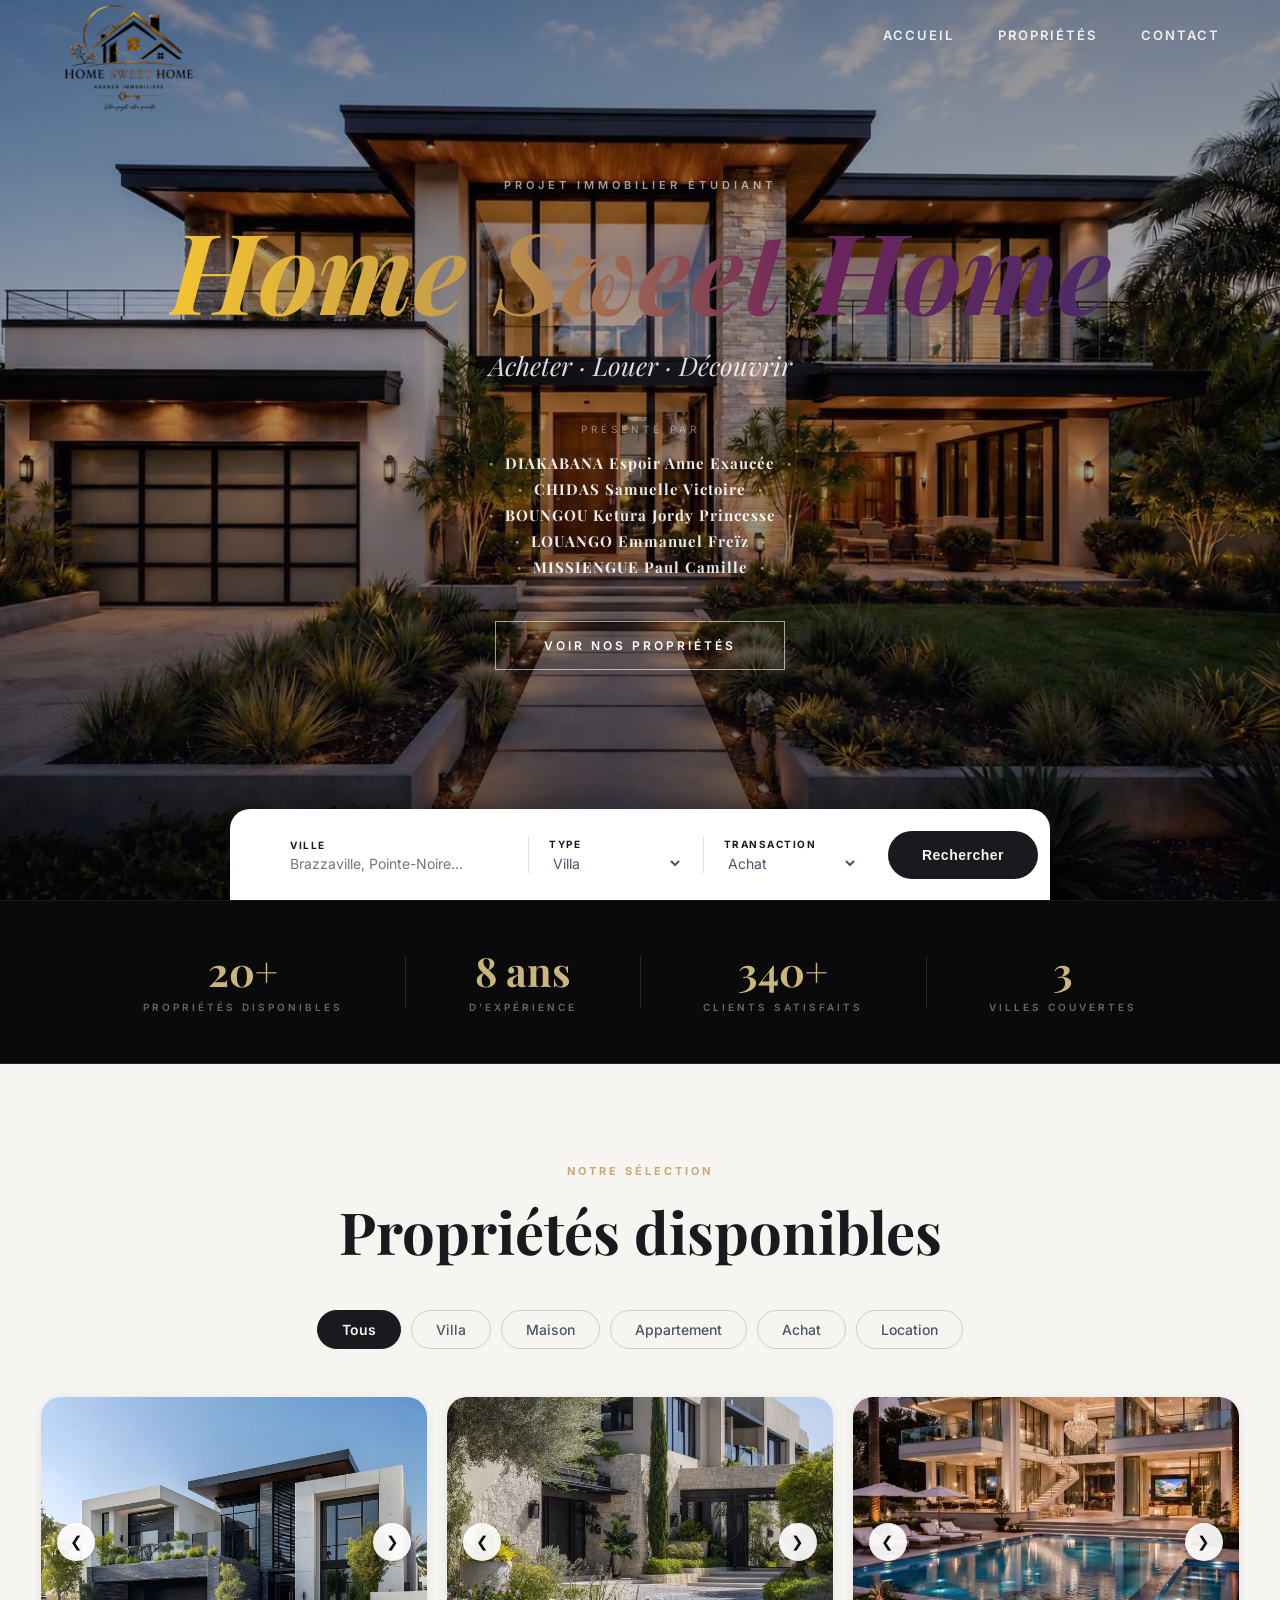
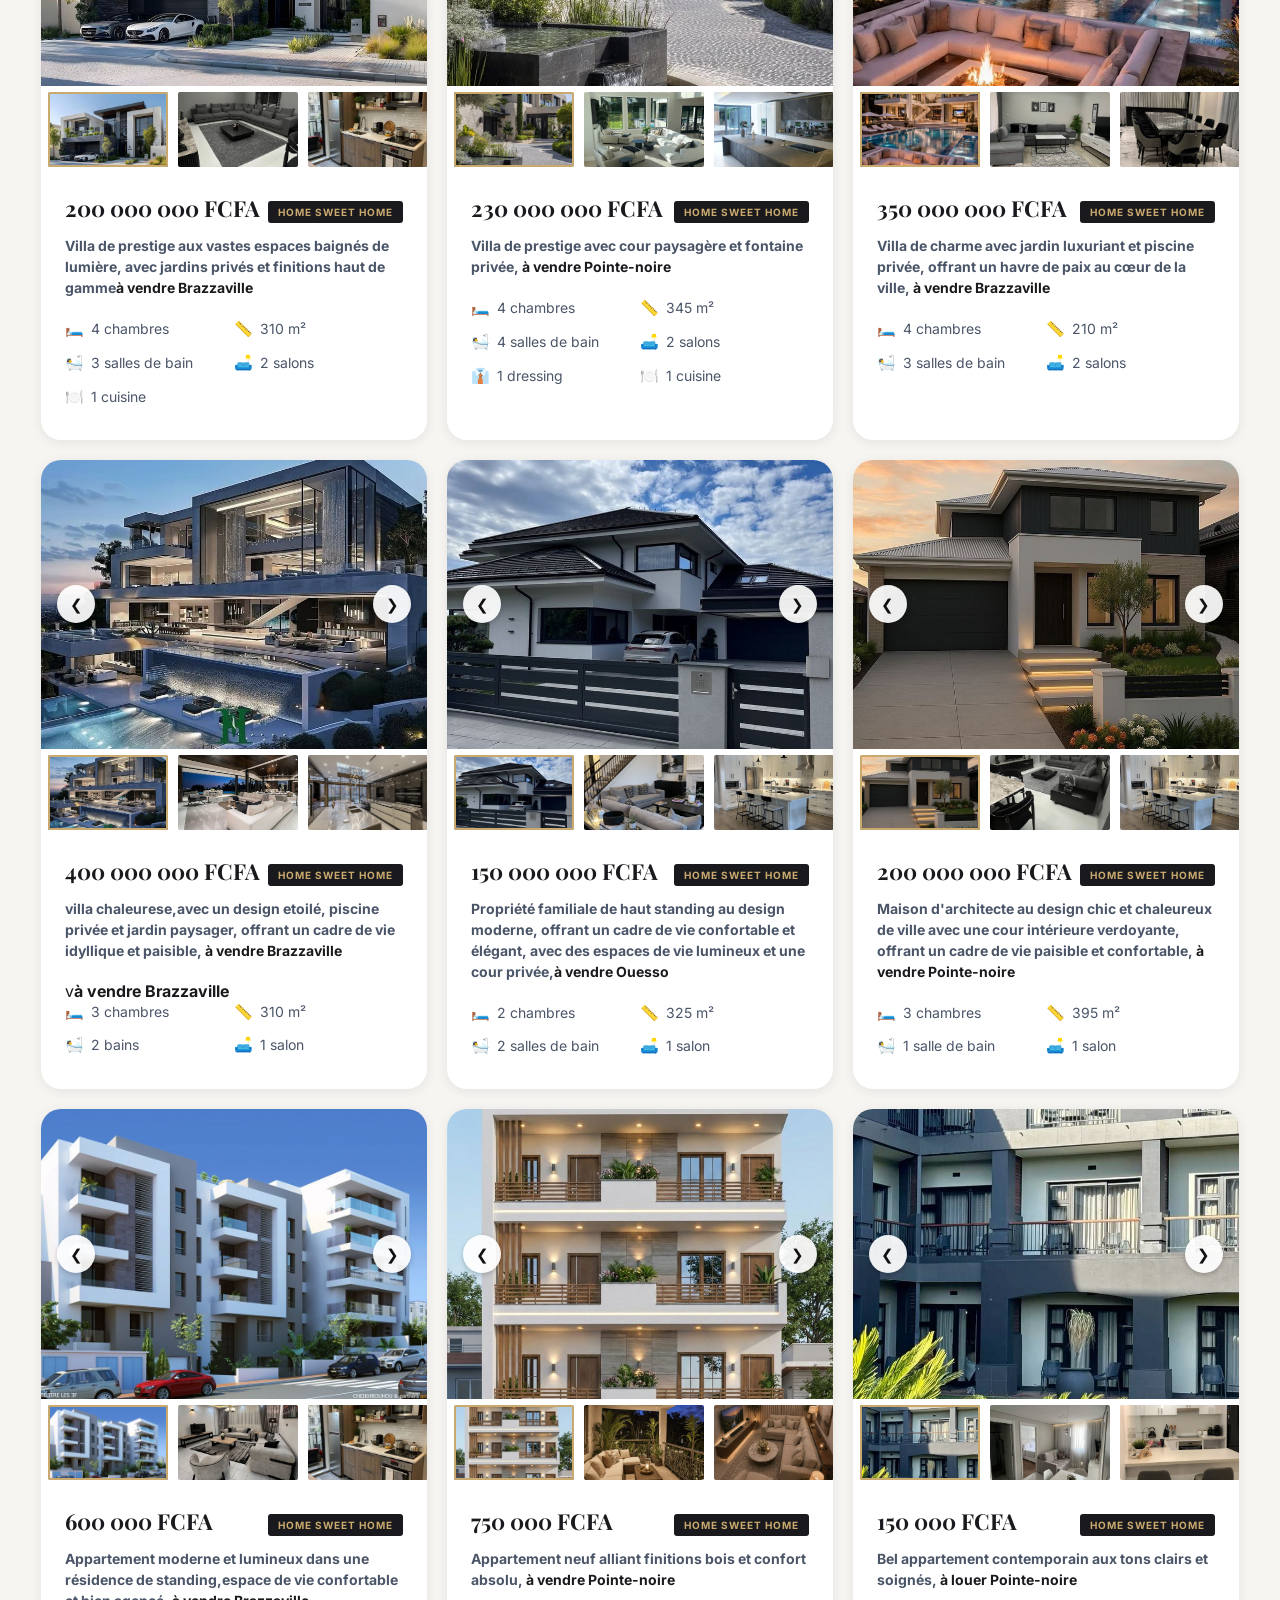
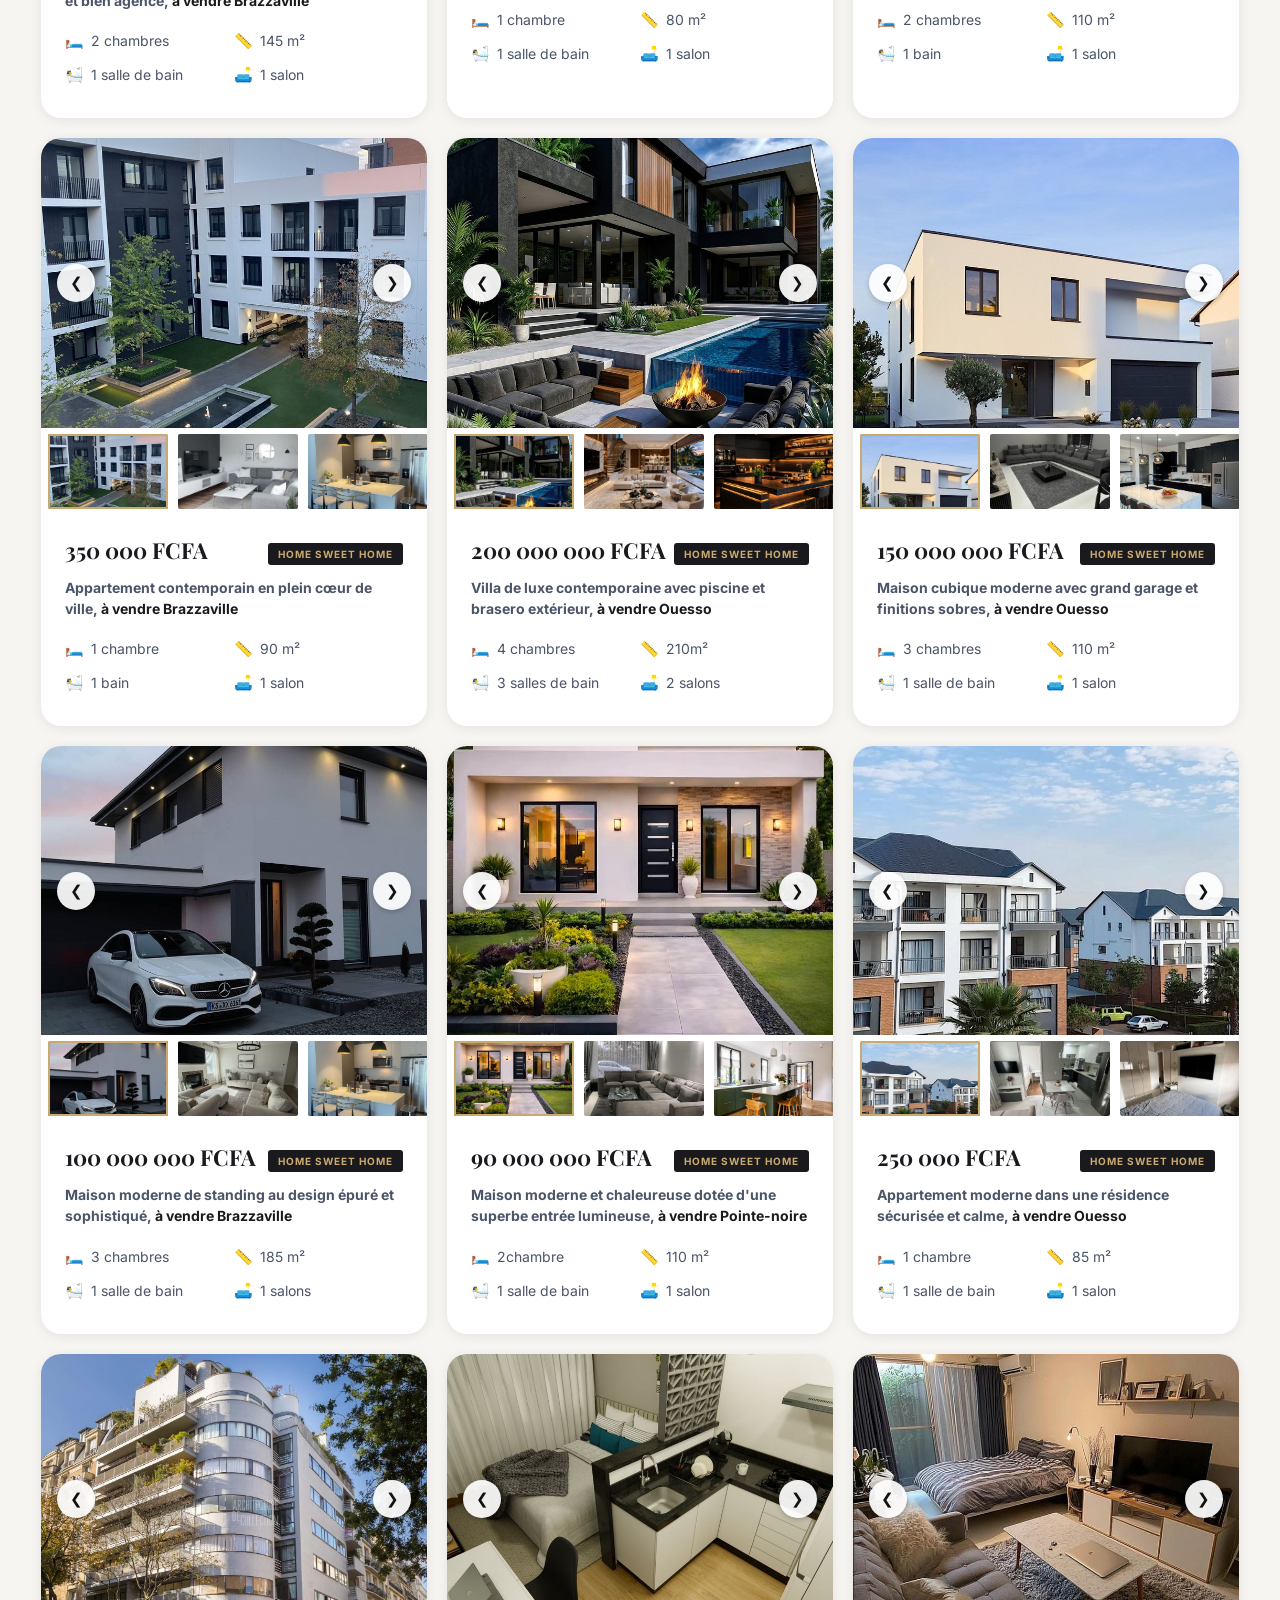
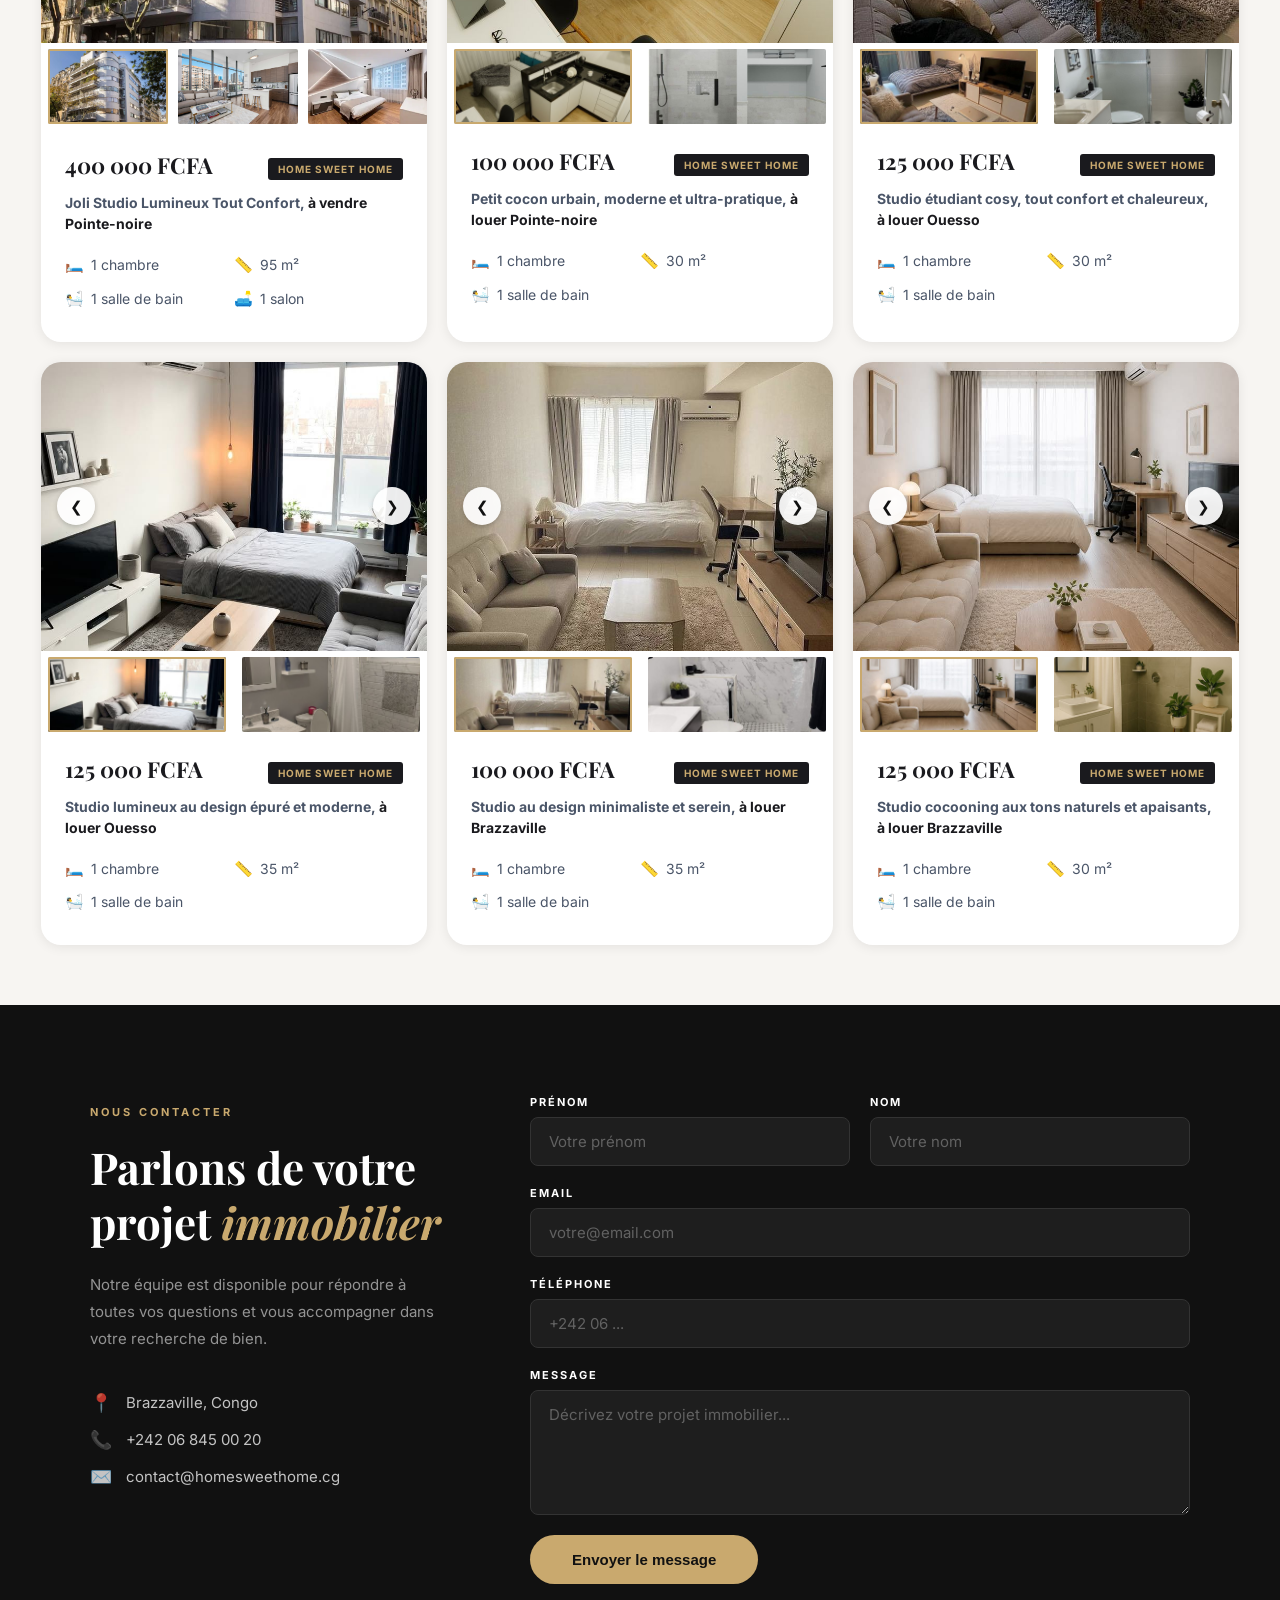
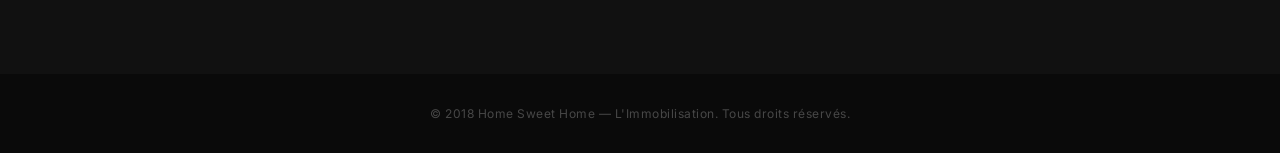
==== index.html @ b4acff1c "nana" ====
<!DOCTYPE html>
<html lang="fr">
<head>
    <meta charset="UTF-8">
    <meta name="viewport" content="width=device-width, initial-scale=1.0">
    <title>L'Immobilisation — Home Sweet Home</title>
    <link rel="preconnect" href="https://fonts.googleapis.com">
    <link rel="preconnect" href="https://fonts.gstatic.com" crossorigin>
    <link href="https://fonts.googleapis.com/css2?family=Playfair+Display:ital,wght@0,400;0,700;1,400;1,700&family=Cinzel:wght@400;700&family=Inter:wght@300;400;500;600&display=swap" rel="stylesheet">
    <link rel="stylesheet" href="style.css">
</head>
<body>

<!-- =====================================================================
     SECTION 1 : HERO HEADER
     ===================================================================== -->
<header class="hero" id="accueil">
    <!-- ============================================================
         📸 PHOTO DE FOND DU HERO (grande image d'accueil)
         ============================================================ -->
    <div class="hero-bg" style="background-image: url('fondim.jpeg');"></div>
    <div class="hero-overlay"></div>

    <!-- NAVIGATION -->
    <nav class="navbar">
        <div class="nav-logo">
            <!-- logo image -->
            <img src="logoim.png" alt="Home Sweet Home" class="logo-img">
        </div>
        <ul class="nav-links">
            <li><a href="#accueil">ACCUEIL</a></li>
            <li><a href="#proprietes">PROPRIÉTÉS</a></li>
            <li><a href="#contact">CONTACT</a></li>
        </ul>
    </nav>

    <!-- CONTENU HERO -->
    <div class="hero-content">
        <p class="hero-label">PROJET IMMOBILIER ÉTUDIANT</p>

        <h1 class="hero-title">
            <span id="animated-text">Home Sweet Home</span>
        </h1>

        <p class="hero-tagline"><em>Acheter · Louer · Découvrir</em></p>

        <p class="hero-presented">PRÉSENTÉ PAR</p>

        <div class="team-list">
            <div class="team-item">
                <span class="dot">•</span>
                <span class="team-name"><strong>DIAKABANA Espoir Anne Exaucée</strong></span>
                <span class="dot">•</span>
            </div>
            <div class="team-item">
                <span class="dot">•</span>
                <span class="team-name"><strong>CHIDAS Samuelle Victoire</strong></span>
                <span class="dot">•</span>
            </div>
            <div class="team-item">
                <span class="dot">•</span>
                <span class="team-name"><strong>BOUNGOU Ketura Jordy Princesse</strong></span>
                <span class="dot">•</span>
            </div>
            <div class="team-item">
                <span class="dot">•</span>
                <span class="team-name"><strong>LOUANGO Emmanuel Freïz</strong></span>
                <span class="dot">•</span>
            </div>
            <div class="team-item">
                <span class="dot">•</span>
                <span class="team-name"><strong>MISSIENGUE Paul Camille</strong></span>
                <span class="dot">•</span>
            </div>
        </div>

        <a href="#proprietes" class="hero-btn">VOIR NOS PROPRIÉTÉS</a>
    </div>

    <!-- BARRE DE RECHERCHE -->
    <div class="search-bar-wrap">
        <div class="search-bar">
            <div class="search-field">
                <label>VILLE</label>
                <input type="text" placeholder="Brazzaville, Pointe-Noire...">
            </div>
            <div class="search-divider"></div>
            <div class="search-field">
                <label>TYPE</label>
                <select>
                    <option>Villa</option>
                    <option>Maison</option>
                    <option>Appartement</option>
                    <option>Studio</option>
                </select>
            </div>
            <div class="search-divider"></div>
            <div class="search-field">
                <label>TRANSACTION</label>
                <select>
                    <option>Achat</option>
                    <option>Location</option>
                </select>
            </div>
            <button class="search-btn">Rechercher</button>
        </div>
    </div>
</header>


<!-- =====================================================================
     BANDEAU STATISTIQUES
     ===================================================================== -->
<section class="stats-band">
    <div class="stat-item">
        <span class="stat-number">20+</span>
        <span class="stat-label">PROPRIÉTÉS DISPONIBLES</span>
    </div>
    <div class="stat-divider"></div>
    <div class="stat-item">
        <span class="stat-number">8 ans</span>
        <span class="stat-label">D'EXPÉRIENCE</span>
    </div>
    <div class="stat-divider"></div>
    <div class="stat-item">
        <span class="stat-number">340+</span>
        <span class="stat-label">CLIENTS SATISFAITS</span>
    </div>
    <div class="stat-divider"></div>
    <div class="stat-item">
        <span class="stat-number">3</span>
        <span class="stat-label">VILLES COUVERTES</span>
    </div>
</section>

<!-- =====================================================================
     SECTION 2 : PROPRIÉTÉS DISPONIBLES
     ===================================================================== -->
<section class="properties-section" id="proprietes">

    <div class="properties-header">
        <p class="section-label">NOTRE SÉLECTION</p>
        <h2 class="section-title">Propriétés disponibles</h2>
    </div>

    <!-- FILTRES -->
    <div class="filter-bar">
        <button class="filter-pill active" data-filter="tous">Tous</button>
        <button class="filter-pill" data-filter="villa">Villa</button>
        <button class="filter-pill" data-filter="maison">Maison</button>
        <button class="filter-pill" data-filter="appartement">Appartement</button>
        <button class="filter-pill" data-filter="achat">Achat</button>
        <button class="filter-pill" data-filter="location">Location</button>
    </div>

    <!-- GRILLE DE PROPRIÉTÉS -->
    <div class="property-feed">

        <!-- FICHE 1 : VILLA 10 PHOTOS -->
        <div class="property-card" data-type="villa" data-transaction="achat">
            <input type="radio" name="gallery-select-1" id="photo-1" checked>
            <input type="radio" name="gallery-select-1" id="photo-2">
            <input type="radio" name="gallery-select-1" id="photo-3">
            <input type="radio" name="gallery-select-1" id="photo-4">
            <input type="radio" name="gallery-select-1" id="photo-5">
            <input type="radio" name="gallery-select-1" id="photo-6">
            <input type="radio" name="gallery-select-1" id="photo-7">
            <input type="radio" name="gallery-select-1" id="photo-8">
            <input type="radio" name="gallery-select-1" id="photo-9">
            <input type="radio" name="gallery-select-1" id="photo-10">
            <div class="gallery-container">
                <img src="PHOTOS PROJET HTML/villa 5/devanture.jpeg" alt="Photo 1" class="main-image img1">
                <img src="PHOTOS PROJET HTML/villa 5/salon.jpeg" alt="Photo 2" class="main-image img2">
                <img src="PHOTOS PROJET HTML/villa 5/cuisine.jpeg" alt="Photo 3" class="main-image img3">
                <img src="PHOTOS PROJET HTML/villa 5/chambre.jpeg" alt="Photo 4" class="main-image img4">
                <img src="PHOTOS PROJET HTML/villa 5/chambre 2.jpeg" alt="Photo 5" class="main-image img5">
                <img src="PHOTOS PROJET HTML/villa 5/chambre 3.jpeg" alt="Photo 6" class="main-image img6">
                <img src="PHOTOS PROJET HTML/villa 5/chambre 4.jpeg" alt="Photo 7" class="main-image img7">
                <img src="PHOTOS PROJET HTML/villa 5/salle de bain 1.jpeg" alt="Photo 8" class="main-image img8">
                <img src="PHOTOS PROJET HTML/villa 5/salle de bain 2.jpeg" alt="Photo 9" class="main-image img9">
                <img src="PHOTOS PROJET HTML/villa 5/salle de bain 3.jpeg" alt="Photo 10" class="main-image img10">
                <div class="arrows-group arrow-grp1"><label for="photo-10" class="nav-arrow prev">❮</label><label for="photo-2" class="nav-arrow next">❯</label></div>
                <div class="arrows-group arrow-grp2"><label for="photo-1" class="nav-arrow prev">❮</label><label for="photo-3" class="nav-arrow next">❯</label></div>
                <div class="arrows-group arrow-grp3"><label for="photo-2" class="nav-arrow prev">❮</label><label for="photo-4" class="nav-arrow next">❯</label></div>
                <div class="arrows-group arrow-grp4"><label for="photo-3" class="nav-arrow prev">❮</label><label for="photo-5" class="nav-arrow next">❯</label></div>
                <div class="arrows-group arrow-grp5"><label for="photo-4" class="nav-arrow prev">❮</label><label for="photo-6" class="nav-arrow next">❯</label></div>
                <div class="arrows-group arrow-grp6"><label for="photo-5" class="nav-arrow prev">❮</label><label for="photo-7" class="nav-arrow next">❯</label></div>
                <div class="arrows-group arrow-grp7"><label for="photo-6" class="nav-arrow prev">❮</label><label for="photo-8" class="nav-arrow next">❯</label></div>
                <div class="arrows-group arrow-grp8"><label for="photo-7" class="nav-arrow prev">❮</label><label for="photo-9" class="nav-arrow next">❯</label></div>
                <div class="arrows-group arrow-grp9"><label for="photo-8" class="nav-arrow prev">❮</label><label for="photo-10" class="nav-arrow next">❯</label></div>
                <div class="arrows-group arrow-grp10"><label for="photo-9" class="nav-arrow prev">❮</label><label for="photo-1" class="nav-arrow next">❯</label></div>
            </div>
            <div class="thumbnails-container">
                <label for="photo-1" class="thumb label1"><img src="PHOTOS PROJET HTML/villa 5/devanture.jpeg"></label>
                <label for="photo-2" class="thumb label2"><img src="PHOTOS PROJET HTML/villa 5/salon.jpeg"></label>
                <label for="photo-3" class="thumb label3"><img src="PHOTOS PROJET HTML/villa 5/cuisine.jpeg"></label>
                <label for="photo-4" class="thumb label4"><img src="PHOTOS PROJET HTML/villa 5/chambre.jpeg"></label>
                <label for="photo-5" class="thumb label5"><img src="PHOTOS PROJET HTML/villa 5/chambre 2.jpeg"></label>
                <label for="photo-6" class="thumb label6"><img src="PHOTOS PROJET HTML/villa 5/chambre 3.jpeg"></label>
                <label for="photo-7" class="thumb label7"><img src="PHOTOS PROJET HTML/villa 5/chambre 4.jpeg"></label>
                <label for="photo-8" class="thumb label8"><img src="PHOTOS PROJET HTML/villa 5/salle de bain 1.jpeg"></label>
                <label for="photo-9" class="thumb label9"><img src="PHOTOS PROJET HTML/villa 5/salle de bain 2.jpeg"></label>
                <label for="photo-10" class="thumb label10"><img src="PHOTOS PROJET HTML/villa 5/salle de bain 3.jpeg"></label>
            </div>
            <div class="card-body">
                <div class="price-row"><span class="price">200 000 000 FCFA</span><span class="badge">HOME SWEET HOME</span></div>
                <h2 class="property-title">Villa de prestige aux vastes espaces baignés de lumière, avec jardins privés et finitions haut de gamme<strong>à vendre Brazzaville</strong></h2>
                <div class="specs-grid">
                    <div class="spec-item"><span class="icon">🛏️</span><span class="text">4 chambres</span></div>
                    <div class="spec-item"><span class="icon">📏</span><span class="text">310 m²</span></div>
                    <div class="spec-item"><span class="icon">🛀</span><span class="text">3 salles de bain</span></div>
                    <div class="spec-item"><span class="icon">🛋️</span><span class="text">2 salons</span></div>
                    <div class="spec-item"><span class="icon">🍽️</span><span class="text">1 cuisine</span></div>
                </div>
            </div>
        </div>

        <!-- FICHE 2 : VILLA 9 PHOTOS -->
        <div class="property-card" data-type="villa" data-transaction="achat">
            <input type="radio" name="gallery-select-2" id="f2-photo-1" checked>
            <input type="radio" name="gallery-select-2" id="f2-photo-2">
            <input type="radio" name="gallery-select-2" id="f2-photo-3">
            <input type="radio" name="gallery-select-2" id="f2-photo-4">
            <input type="radio" name="gallery-select-2" id="f2-photo-5">
            <input type="radio" name="gallery-select-2" id="f2-photo-6">
            <input type="radio" name="gallery-select-2" id="f2-photo-7">
            <input type="radio" name="gallery-select-2" id="f2-photo-8">
            <input type="radio" name="gallery-select-2" id="f2-photo-9">
            <div class="gallery-container">
                <img src="PHOTOS PROJET HTML/villa 2/devanture.jpeg" alt="Photo 1" class="main-image img1">
                <img src="PHOTOS PROJET HTML/villa 2/salon.jpeg" alt="Photo 2" class="main-image img2">
                <img src="PHOTOS PROJET HTML/villa 2/CUISINE.jpeg" alt="Photo 3" class="main-image img3">
                <img src="PHOTOS PROJET HTML/villa 2/salle à manger.jpeg" alt="Photo 4" class="main-image img4">
                <img src="PHOTOS PROJET HTML/villa 2/Chambre 1.jpeg" alt="Photo 5" class="main-image img5">
                <img src="PHOTOS PROJET HTML/villa 2/chambre 2.jpeg" alt="Photo 6" class="main-image img6">
                <img src="PHOTOS PROJET HTML/villa 2/dressing.jpeg" alt="Photo 7" class="main-image img7">
                <img src="PHOTOS PROJET HTML/villa 2/salle de bain 1.jpeg" alt="Photo 8" class="main-image img8">
                <img src="PHOTOS PROJET HTML/villa 2/salle de bain 2.jpeg" alt="Photo 9" class="main-image img9">
                <div class="arrows-group arrow-grp1"><label for="f2-photo-9" class="nav-arrow prev">❮</label><label for="f2-photo-2" class="nav-arrow next">❯</label></div>
                <div class="arrows-group arrow-grp2"><label for="f2-photo-1" class="nav-arrow prev">❮</label><label for="f2-photo-3" class="nav-arrow next">❯</label></div>
                <div class="arrows-group arrow-grp3"><label for="f2-photo-2" class="nav-arrow prev">❮</label><label for="f2-photo-4" class="nav-arrow next">❯</label></div>
                <div class="arrows-group arrow-grp4"><label for="f2-photo-3" class="nav-arrow prev">❮</label><label for="f2-photo-5" class="nav-arrow next">❯</label></div>
                <div class="arrows-group arrow-grp5"><label for="f2-photo-4" class="nav-arrow prev">❮</label><label for="f2-photo-6" class="nav-arrow next">❯</label></div>
                <div class="arrows-group arrow-grp6"><label for="f2-photo-5" class="nav-arrow prev">❮</label><label for="f2-photo-7" class="nav-arrow next">❯</label></div>
                <div class="arrows-group arrow-grp7"><label for="f2-photo-6" class="nav-arrow prev">❮</label><label for="f2-photo-8" class="nav-arrow next">❯</label></div>
                <div class="arrows-group arrow-grp8"><label for="f2-photo-7" class="nav-arrow prev">❮</label><label for="f2-photo-9" class="nav-arrow next">❯</label></div>
                <div class="arrows-group arrow-grp9"><label for="f2-photo-8" class="nav-arrow prev">❮</label><label for="f2-photo-1" class="nav-arrow next">❯</label></div>
            </div>
            <div class="thumbnails-container">
                <label for="f2-photo-1" class="thumb label1"><img src="PHOTOS PROJET HTML/villa 2/devanture.jpeg"></label>
                <label for="f2-photo-2" class="thumb label2"><img src="PHOTOS PROJET HTML/villa 2/salon.jpeg"></label>
                <label for="f2-photo-3" class="thumb label3"><img src="PHOTOS PROJET HTML/villa 2/CUISINE.jpeg"></label>
                <label for="f2-photo-4" class="thumb label4"><img src="PHOTOS PROJET HTML/villa 2/salle à manger.jpeg"></label>
                <label for="f2-photo-5" class="thumb label5"><img src="PHOTOS PROJET HTML/villa 2/Chambre 1.jpeg"></label>
                <label for="f2-photo-6" class="thumb label6"><img src="PHOTOS PROJET HTML/villa 2/chambre 2.jpeg"></label>
                <label for="f2-photo-7" class="thumb label7"><img src="PHOTOS PROJET HTML/villa 2/dressing.jpeg"></label>
                <label for="f2-photo-8" class="thumb label8"><img src="PHOTOS PROJET HTML/villa 2/salle de bain 1.jpeg"></label>
                <label for="f2-photo-9" class="thumb label9"><img src="PHOTOS PROJET HTML/villa 2/salle de bain 2.jpeg"></label>
            </div>
            <div class="card-body">
                <div class="price-row"><span class="price">230 000 000 FCFA</span><span class="badge">HOME SWEET HOME</span></div>
                <h2 class="property-title">Villa de prestige avec cour paysagère et fontaine privée, <strong>à vendre Pointe-noire</strong></h2>
                <div class="specs-grid">
                    <div class="spec-item"><span class="icon">🛏️</span><span class="text">4 chambres</span></div>
                    <div class="spec-item"><span class="icon">📏</span><span class="text">345 m²</span></div>
                    <div class="spec-item"><span class="icon">🛀</span><span class="text">4 salles de bain</span></div>
                    <div class="spec-item"><span class="icon">🛋️</span><span class="text">2 salons</span></div>
                    <div class="spec-item"><span class="icon">👔</span><span class="text">1 dressing</span></div>
                    <div class="spec-item"><span class="icon">🍽️</span><span class="text">1 cuisine</span></div>
                </div>
            </div>
        </div>

        <!-- FICHE 3 : VILLA 8 PHOTOS -->
        <div class="property-card" data-type="villa" data-transaction="achat">
            <input type="radio" name="gallery-select-3" id="f3-photo-1" checked>
            <input type="radio" name="gallery-select-3" id="f3-photo-2">
            <input type="radio" name="gallery-select-3" id="f3-photo-3">
            <input type="radio" name="gallery-select-3" id="f3-photo-4">
            <input type="radio" name="gallery-select-3" id="f3-photo-5">
            <input type="radio" name="gallery-select-3" id="f3-photo-6">
            <input type="radio" name="gallery-select-3" id="f3-photo-7">
            <input type="radio" name="gallery-select-3" id="f3-photo-8">
            <div class="gallery-container">
                <img src="PHOTOS PROJET HTML/villa 3/devanture.jpeg" alt="Photo 1" class="main-image img1">
                <img src="PHOTOS PROJET HTML/villa 3/salon.jpeg" alt="Photo 2" class="main-image img2">
                <img src="PHOTOS PROJET HTML/villa 3/salle à manger.jpeg" alt="Photo 3" class="main-image img3">
                <img src="PHOTOS PROJET HTML/villa 3/cuisine.jpeg" alt="Photo 4" class="main-image img4">
                <img src="PHOTOS PROJET HTML/villa 3/chambre 1.jpeg" alt="Photo 5" class="main-image img5">
                <img src="PHOTOS PROJET HTML/villa 3/chambre 2.jpeg" alt="Photo 6" class="main-image img6">
                <img src="PHOTOS PROJET HTML/villa 3/salle de bain 1.jpeg" alt="Photo 7" class="main-image img7">
                <img src="PHOTOS PROJET HTML/villa 3/salle de bain 2.jpeg" alt="Photo 8" class="main-image img8">
                <div class="arrows-group arrow-grp1"><label for="f3-photo-8" class="nav-arrow prev">❮</label><label for="f3-photo-2" class="nav-arrow next">❯</label></div>
                <div class="arrows-group arrow-grp2"><label for="f3-photo-1" class="nav-arrow prev">❮</label><label for="f3-photo-3" class="nav-arrow next">❯</label></div>
                <div class="arrows-group arrow-grp3"><label for="f3-photo-2" class="nav-arrow prev">❮</label><label for="f3-photo-4" class="nav-arrow next">❯</label></div>
                <div class="arrows-group arrow-grp4"><label for="f3-photo-3" class="nav-arrow prev">❮</label><label for="f3-photo-5" class="nav-arrow next">❯</label></div>
                <div class="arrows-group arrow-grp5"><label for="f3-photo-4" class="nav-arrow prev">❮</label><label for="f3-photo-6" class="nav-arrow next">❯</label></div>
                <div class="arrows-group arrow-grp6"><label for="f3-photo-5" class="nav-arrow prev">❮</label><label for="f3-photo-7" class="nav-arrow next">❯</label></div>
                <div class="arrows-group arrow-grp7"><label for="f3-photo-6" class="nav-arrow prev">❮</label><label for="f3-photo-8" class="nav-arrow next">❯</label></div>
                <div class="arrows-group arrow-grp8"><label for="f3-photo-7" class="nav-arrow prev">❮</label><label for="f3-photo-1" class="nav-arrow next">❯</label></div>
            </div>
            <div class="thumbnails-container">
                <label for="f3-photo-1" class="thumb label1"><img src="PHOTOS PROJET HTML/villa 3/devanture.jpeg"></label>
                <label for="f3-photo-2" class="thumb label2"><img src="PHOTOS PROJET HTML/villa 3/salon.jpeg"></label>
                <label for="f3-photo-3" class="thumb label3"><img src="PHOTOS PROJET HTML/villa 3/salle à manger.jpeg"></label>
                <label for="f3-photo-4" class="thumb label4"><img src="PHOTOS PROJET HTML/villa 3/cuisine.jpeg"></label>
                <label for="f3-photo-5" class="thumb label5"><img src="PHOTOS PROJET HTML/villa 3/chambre 1.jpeg"></label>
                <label for="f3-photo-6" class="thumb label6"><img src="PHOTOS PROJET HTML/villa 3/chambre 2.jpeg"></label>
                <label for="f3-photo-7" class="thumb label7"><img src="PHOTOS PROJET HTML/villa 3/salle de bain 1.jpeg"></label>
                <label for="f3-photo-8" class="thumb label8"><img src="PHOTOS PROJET HTML/villa 3/salle de bain 2.jpeg"></label>
            </div>
            <div class="card-body">
                <div class="price-row"><span class="price">350 000 000 FCFA</span><span class="badge">HOME SWEET HOME</span></div>
                <h2 class="property-title">Villa de charme avec jardin luxuriant et piscine privée, offrant un havre de paix au cœur de la ville, <strong>à vendre Brazzaville</strong></h2>
                <div class="specs-grid">
                    <div class="spec-item"><span class="icon">🛏️</span><span class="text">4 chambres</span></div>
                    <div class="spec-item"><span class="icon">📏</span><span class="text">210 m²</span></div>
                    <div class="spec-item"><span class="icon">🛀</span><span class="text">3 salles de bain</span></div>
                    <div class="spec-item"><span class="icon">🛋️</span><span class="text">2 salons</span></div>
                </div>
            </div>
        </div>

        <!-- FICHE 4 : VILLA 8 PHOTOS -->
        <div class="property-card" data-type="villa" data-transaction="achat">
            <input type="radio" name="gallery-select-4" id="f4-photo-1" checked>
            <input type="radio" name="gallery-select-4" id="f4-photo-2">
            <input type="radio" name="gallery-select-4" id="f4-photo-3">
            <input type="radio" name="gallery-select-4" id="f4-photo-4">
            <input type="radio" name="gallery-select-4" id="f4-photo-5">
            <input type="radio" name="gallery-select-4" id="f4-photo-6">
            <input type="radio" name="gallery-select-4" id="f4-photo-7">
            <input type="radio" name="gallery-select-4" id="f4-photo-8">
            <div class="gallery-container">
                <img src="PHOTOS PROJET HTML/villa 4/devanture.jpeg" alt="Photo 1" class="main-image img1">
                <img src="PHOTOS PROJET HTML/villa 4/salon.jpg" alt="Photo 2" class="main-image img2">
                <img src="PHOTOS PROJET HTML/villa 4/cuisine.jpg" alt="Photo 3" class="main-image img3">
                <img src="PHOTOS PROJET HTML/villa 4/chambre 1.webp" alt="Photo 4" class="main-image img4">
                <img src="PHOTOS PROJET HTML/villa 4/chambre 2.jpg" alt="Photo 5" class="main-image img5">
                <img src="PHOTOS PROJET HTML/villa 4/chambre 3.jpg" alt="Photo 6" class="main-image img6">
                <img src="PHOTOS PROJET HTML/villa 4/salle de bain 1.jpg" alt="Photo 7" class="main-image img7">
                <img src="PHOTOS PROJET HTML/villa 4/salle de bain 2.webp" alt="Photo 8" class="main-image img8">
                <div class="arrows-group arrow-grp1"><label for="f4-photo-8" class="nav-arrow prev">❮</label><label for="f4-photo-2" class="nav-arrow next">❯</label></div>
                <div class="arrows-group arrow-grp2"><label for="f4-photo-1" class="nav-arrow prev">❮</label><label for="f4-photo-3" class="nav-arrow next">❯</label></div>
                <div class="arrows-group arrow-grp3"><label for="f4-photo-2" class="nav-arrow prev">❮</label><label for="f4-photo-4" class="nav-arrow next">❯</label></div>
                <div class="arrows-group arrow-grp4"><label for="f4-photo-3" class="nav-arrow prev">❮</label><label for="f4-photo-5" class="nav-arrow next">❯</label></div>
                <div class="arrows-group arrow-grp5"><label for="f4-photo-4" class="nav-arrow prev">❮</label><label for="f4-photo-6" class="nav-arrow next">❯</label></div>
                <div class="arrows-group arrow-grp6"><label for="f4-photo-5" class="nav-arrow prev">❮</label><label for="f4-photo-7" class="nav-arrow next">❯</label></div>
                <div class="arrows-group arrow-grp7"><label for="f4-photo-6" class="nav-arrow prev">❮</label><label for="f4-photo-8" class="nav-arrow next">❯</label></div>
                <div class="arrows-group arrow-grp8"><label for="f4-photo-7" class="nav-arrow prev">❮</label><label for="f4-photo-1" class="nav-arrow next">❯</label></div>
            </div>
            <div class="thumbnails-container">
                <label for="f4-photo-1" class="thumb label1"><img src="PHOTOS PROJET HTML/villa 4/devanture.jpeg"></label>
                <label for="f4-photo-2" class="thumb label2"><img src="PHOTOS PROJET HTML/villa 4/salon.jpg"></label>
                <label for="f4-photo-3" class="thumb label3"><img src="PHOTOS PROJET HTML/villa 4/cuisine.jpg"></label>
                <label for="f4-photo-4" class="thumb label4"><img src="PHOTOS PROJET HTML/villa 4/chambre 1.webp"></label>
                <label for="f4-photo-5" class="thumb label5"><img src="PHOTOS PROJET HTML/villa 4/chambre 2.jpg"></label>
                <label for="f4-photo-6" class="thumb label6"><img src="PHOTOS PROJET HTML/villa 4/chambre 3.jpg"></label>
                <label for="f4-photo-7" class="thumb label7"><img src="PHOTOS PROJET HTML/villa 4/salle de bain 1.jpg"></label>
                <label for="f4-photo-8" class="thumb label8"><img src="PHOTOS PROJET HTML/villa 4/salle de bain 2.webp"></label>
            </div>
            <div class="card-body">
                <div class="price-row"><span class="price">400 000 000 FCFA</span><span class="badge">HOME SWEET HOME</span></div>
                <h2 class="property-title">villa chaleurese,avec un design etoilé, piscine privée et jardin paysager, offrant un cadre de vie idyllique et paisible, <strong>à vendre Brazzaville</strong></h2>
                    
                v<strong>à vendre Brazzaville</strong></h2>
                <div class="specs-grid">
                    <div class="spec-item"><span class="icon">🛏️</span><span class="text">3 chambres</span></div>
                    <div class="spec-item"><span class="icon">📏</span><span class="text">310 m²</span></div>
                    <div class="spec-item"><span class="icon">🛀</span><span class="text">2 bains</span></div>
                    <div class="spec-item"><span class="icon">🛋️</span><span class="text">1 salon</span></div>
                </div>
            </div>
        </div>

        <!-- FICHE 5 : MAISON 7 PHOTOS -->
        <div class="property-card" data-type="maison" data-transaction="achat">
            <input type="radio" name="gallery-select-5" id="f5-photo-1" checked>
            <input type="radio" name="gallery-select-5" id="f5-photo-2">
            <input type="radio" name="gallery-select-5" id="f5-photo-3">
            <input type="radio" name="gallery-select-5" id="f5-photo-4">
            <input type="radio" name="gallery-select-5" id="f5-photo-5">
            <input type="radio" name="gallery-select-5" id="f5-photo-6">
            <input type="radio" name="gallery-select-5" id="f5-photo-7">
            <div class="gallery-container">
                <img src="PHOTOS PROJET HTML/Maison/devanture.jpeg" alt="Photo 1" class="main-image img1">
                <img src="PHOTOS PROJET HTML/Maison/salon.jpeg" alt="Photo 2" class="main-image img2">
                <img src="PHOTOS PROJET HTML/Maison/cuisine.jpeg" alt="Photo 3" class="main-image img3">
                <img src="PHOTOS PROJET HTML/Maison/chambre 1.jpeg" alt="Photo 4" class="main-image img4">
                <img src="PHOTOS PROJET HTML/Maison/chambre 2.jpeg" alt="Photo 5" class="main-image img5">
                <img src="PHOTOS PROJET HTML/Maison/salle de bain 1.jpeg" alt="Photo 6" class="main-image img6">
                <img src="PHOTOS PROJET HTML/Maison/salle de bain 2.jpeg" alt="Photo 7" class="main-image img7">
                <div class="arrows-group arrow-grp1"><label for="f5-photo-7" class="nav-arrow prev">❮</label><label for="f5-photo-2" class="nav-arrow next">❯</label></div>
                <div class="arrows-group arrow-grp2"><label for="f5-photo-1" class="nav-arrow prev">❮</label><label for="f5-photo-3" class="nav-arrow next">❯</label></div>
                <div class="arrows-group arrow-grp3"><label for="f5-photo-2" class="nav-arrow prev">❮</label><label for="f5-photo-4" class="nav-arrow next">❯</label></div>
                <div class="arrows-group arrow-grp4"><label for="f5-photo-3" class="nav-arrow prev">❮</label><label for="f5-photo-5" class="nav-arrow next">❯</label></div>
                <div class="arrows-group arrow-grp5"><label for="f5-photo-4" class="nav-arrow prev">❮</label><label for="f5-photo-6" class="nav-arrow next">❯</label></div>
                <div class="arrows-group arrow-grp6"><label for="f5-photo-5" class="nav-arrow prev">❮</label><label for="f5-photo-7" class="nav-arrow next">❯</label></div>
                <div class="arrows-group arrow-grp7"><label for="f5-photo-6" class="nav-arrow prev">❮</label><label for="f5-photo-1" class="nav-arrow next">❯</label></div>
            </div>
            <div class="thumbnails-container">
                <label for="f5-photo-1" class="thumb label1"><img src="PHOTOS PROJET HTML/Maison/devanture.jpeg"></label>
                <label for="f5-photo-2" class="thumb label2"><img src="PHOTOS PROJET HTML/Maison/salon.jpeg"></label>
                <label for="f5-photo-3" class="thumb label3"><img src="PHOTOS PROJET HTML/Maison/cuisine.jpeg"></label>
                <label for="f5-photo-4" class="thumb label4"><img src="PHOTOS PROJET HTML/Maison/chambre 1.jpeg"></label>
                <label for="f5-photo-5" class="thumb label5"><img src="PHOTOS PROJET HTML/Maison/chambre 2.jpeg"></label>
                <label for="f5-photo-6" class="thumb label6"><img src="PHOTOS PROJET HTML/Maison/salle de bain 1.jpeg"></label>
                <label for="f5-photo-7" class="thumb label7"><img src="PHOTOS PROJET HTML/Maison/salle de bain 2.jpeg"></label>
            </div>
            <div class="card-body">
                <div class="price-row"><span class="price">150 000 000 FCFA</span><span class="badge">HOME SWEET HOME</span></div>
                <h2 class="property-title">Propriété familiale de haut standing au design moderne, offrant un cadre de vie confortable et élégant, avec des espaces de vie lumineux et une cour privée,<strong>à vendre Ouesso</strong></h2>
                <div class="specs-grid">
                    <div class="spec-item"><span class="icon">🛏️</span><span class="text">2 chambres</span></div>
                    <div class="spec-item"><span class="icon">📏</span><span class="text">325 m²</span></div>
                    <div class="spec-item"><span class="icon">🛀</span><span class="text">2 salles de bain</span></div>
                    <div class="spec-item"><span class="icon">🛋️</span><span class="text">1 salon</span></div>
                </div>
            </div>
        </div>

        <!-- FICHE 6 : MAISON 7 PHOTOS -->
        <div class="property-card" data-type="maison" data-transaction="achat">
            <input type="radio" name="gallery-select-6" id="f6-photo-1" checked>
            <input type="radio" name="gallery-select-6" id="f6-photo-2">
            <input type="radio" name="gallery-select-6" id="f6-photo-3">
            <input type="radio" name="gallery-select-6" id="f6-photo-4">
            <input type="radio" name="gallery-select-6" id="f6-photo-5">
            <input type="radio" name="gallery-select-6" id="f6-photo-6">
            <input type="radio" name="gallery-select-6" id="f6-photo-7">
            <div class="gallery-container">
                <img src="PHOTOS PROJET HTML/maison 2/devanture.jpeg" alt="Photo 1" class="main-image img1">
                <img src="PHOTOS PROJET HTML/maison 2/salon.jpeg" alt="Photo 2" class="main-image img2">
                <img src="PHOTOS PROJET HTML/maison 2/cuisine.jpeg" alt="Photo 3" class="main-image img3">
                <img src="PHOTOS PROJET HTML/maison 2/chambre.jpeg" alt="Photo 4" class="main-image img4">
                <img src="PHOTOS PROJET HTML/maison 2/chambre 2.jpeg" alt="Photo 5" class="main-image img5">
                <img src="PHOTOS PROJET HTML/maison 2/chambre 3.jpeg" alt="Photo 6" class="main-image img6">
                <img src="PHOTOS PROJET HTML/maison 2/salle de bain.jpeg" alt="Photo 7" class="main-image img7">
                <div class="arrows-group arrow-grp1"><label for="f6-photo-7" class="nav-arrow prev">❮</label><label for="f6-photo-2" class="nav-arrow next">❯</label></div>
                <div class="arrows-group arrow-grp2"><label for="f6-photo-1" class="nav-arrow prev">❮</label><label for="f6-photo-3" class="nav-arrow next">❯</label></div>
                <div class="arrows-group arrow-grp3"><label for="f6-photo-2" class="nav-arrow prev">❮</label><label for="f6-photo-4" class="nav-arrow next">❯</label></div>
                <div class="arrows-group arrow-grp4"><label for="f6-photo-3" class="nav-arrow prev">❮</label><label for="f6-photo-5" class="nav-arrow next">❯</label></div>
                <div class="arrows-group arrow-grp5"><label for="f6-photo-4" class="nav-arrow prev">❮</label><label for="f6-photo-6" class="nav-arrow next">❯</label></div>
                <div class="arrows-group arrow-grp6"><label for="f6-photo-5" class="nav-arrow prev">❮</label><label for="f6-photo-7" class="nav-arrow next">❯</label></div>
                <div class="arrows-group arrow-grp7"><label for="f6-photo-6" class="nav-arrow prev">❮</label><label for="f6-photo-1" class="nav-arrow next">❯</label></div>
            </div>
            <div class="thumbnails-container">
                <label for="f6-photo-1" class="thumb label1"><img src="PHOTOS PROJET HTML/maison 2/devanture.jpeg"></label>
                <label for="f6-photo-2" class="thumb label2"><img src="PHOTOS PROJET HTML/maison 2/salon.jpeg"></label>
                <label for="f6-photo-3" class="thumb label3"><img src="PHOTOS PROJET HTML/maison 2/cuisine.jpeg"></label>
                <label for="f6-photo-4" class="thumb label4"><img src="PHOTOS PROJET HTML/maison 2/chambre.jpeg"></label>
                <label for="f6-photo-5" class="thumb label5"><img src="PHOTOS PROJET HTML/maison 2/chambre 2.jpeg"></label>
                <label for="f6-photo-6" class="thumb label6"><img src="PHOTOS PROJET HTML/maison 2/chambre 3.jpeg"></label>
                <label for="f6-photo-7" class="thumb label7"><img src="PHOTOS PROJET HTML/maison 2/salle de bain.jpeg"></label>
            </div>
            <div class="card-body">
                <div class="price-row"><span class="price">200 000 000 FCFA</span><span class="badge">HOME SWEET HOME</span></div>
                <h2 class="property-title">Maison d'architecte au design chic et chaleureux de ville avec une cour intérieure verdoyante, offrant un cadre de vie paisible et confortable, <strong>à vendre Pointe-noire</strong></h2>
                <div class="specs-grid">
                    <div class="spec-item"><span class="icon">🛏️</span><span class="text">3 chambres</span></div>
                    <div class="spec-item"><span class="icon">📏</span><span class="text">395 m²</span></div>
                    <div class="spec-item"><span class="icon">🛀</span><span class="text">1 salle de bain</span></div>
                    <div class="spec-item"><span class="icon">🛋️</span><span class="text">1 salon</span></div>
                </div>
            </div>
        </div>

        <!-- FICHE 7 : APPARTEMENT 6 PHOTOS -->
        <div class="property-card" data-type="appartement" data-transaction="achat">
            <input type="radio" name="gallery-select-7" id="f7-photo-1" checked>
            <input type="radio" name="gallery-select-7" id="f7-photo-2">
            <input type="radio" name="gallery-select-7" id="f7-photo-3">
            <input type="radio" name="gallery-select-7" id="f7-photo-4">
            <input type="radio" name="gallery-select-7" id="f7-photo-5">
            <input type="radio" name="gallery-select-7" id="f7-photo-6">
            <div class="gallery-container">
                <img src="PHOTOS PROJET HTML/appartement 5/devanture.jpg" alt="Photo 1" class="main-image img1">
                <img src="PHOTOS PROJET HTML/appartement 5/salon.jpeg" alt="Photo 2" class="main-image img2">
                <img src="PHOTOS PROJET HTML/appartement 5/cuisine.jpeg" alt="Photo 3" class="main-image img3">
                <img src="PHOTOS PROJET HTML/appartement 5/chambre.jpeg" alt="Photo 4" class="main-image img4">
                <img src="PHOTOS PROJET HTML/appartement 5/chambre 2.jpeg" alt="Photo 5" class="main-image img5">
                <img src="PHOTOS PROJET HTML/appartement 5/salle de bain.jpeg" alt="Photo 6" class="main-image img6">
                <div class="arrows-group arrow-grp1"><label for="f7-photo-6" class="nav-arrow prev">❮</label><label for="f7-photo-2" class="nav-arrow next">❯</label></div>
                <div class="arrows-group arrow-grp2"><label for="f7-photo-1" class="nav-arrow prev">❮</label><label for="f7-photo-3" class="nav-arrow next">❯</label></div>
                <div class="arrows-group arrow-grp3"><label for="f7-photo-2" class="nav-arrow prev">❮</label><label for="f7-photo-4" class="nav-arrow next">❯</label></div>
                <div class="arrows-group arrow-grp4"><label for="f7-photo-3" class="nav-arrow prev">❮</label><label for="f7-photo-5" class="nav-arrow next">❯</label></div>
                <div class="arrows-group arrow-grp5"><label for="f7-photo-4" class="nav-arrow prev">❮</label><label for="f7-photo-6" class="nav-arrow next">❯</label></div>
                <div class="arrows-group arrow-grp6"><label for="f7-photo-5" class="nav-arrow prev">❮</label><label for="f7-photo-1" class="nav-arrow next">❯</label></div>
            </div>
            <div class="thumbnails-container">
                <label for="f7-photo-1" class="thumb label1"><img src="PHOTOS PROJET HTML/appartement 5/devanture.jpg"></label>
                <label for="f7-photo-2" class="thumb label2"><img src="PHOTOS PROJET HTML/appartement 5/salon.jpeg"></label>
                <label for="f7-photo-3" class="thumb label3"><img src="PHOTOS PROJET HTML/appartement 5/cuisine.jpeg"></label>
                <label for="f7-photo-4" class="thumb label4"><img src="PHOTOS PROJET HTML/appartement 5/chambre.jpeg"></label>
                <label for="f7-photo-5" class="thumb label5"><img src="PHOTOS PROJET HTML/appartement 5/chambre 2.jpeg"></label>
                <label for="f7-photo-6" class="thumb label6"><img src="PHOTOS PROJET HTML/appartement 5/salle de bain.jpeg"></label>
            </div>
            <div class="card-body">
                <div class="price-row"><span class="price">600 000 FCFA</span><span class="badge">HOME SWEET HOME</span></div>
                <h2 class="property-title">Appartement moderne et lumineux dans une résidence de standing,espace de vie confortable et bien agencé, <strong>à vendre Brazzaville</strong></h2>
                <div class="specs-grid">
                    <div class="spec-item"><span class="icon">🛏️</span><span class="text">2 chambres</span></div>
                    <div class="spec-item"><span class="icon">📏</span><span class="text">145 m²</span></div>
                    <div class="spec-item"><span class="icon">🛀</span><span class="text">1 salle de bain</span></div>
                    <div class="spec-item"><span class="icon">🛋️</span><span class="text">1 salon</span></div>
                </div>
            </div>
        </div>

        <!-- FICHE 8 : APPARTEMENT 6 PHOTOS -->
        <div class="property-card" data-type="appartement" data-transaction="achat">
            <input type="radio" name="gallery-select-8" id="f8-photo-1" checked>
            <input type="radio" name="gallery-select-8" id="f8-photo-2">
            <input type="radio" name="gallery-select-8" id="f8-photo-3">
            <input type="radio" name="gallery-select-8" id="f8-photo-4">
            <input type="radio" name="gallery-select-8" id="f8-photo-5">
            <input type="radio" name="gallery-select-8" id="f8-photo-6">
            <div class="gallery-container">
                <img src="appartement 7/appat1.jpeg" alt="Photo 1" class="main-image img1">
                <img src="appartement 7/balcon1.jpeg" alt="Photo 2" class="main-image img2">
                <img src="appartement 7/salonap1.jpeg" alt="Photo 3" class="main-image img3">
                <img src="appartement 7/cuisineap1.jpeg" alt="Photo 4" class="main-image img4">
                <img src="appartement 7/chambreap.jpeg" alt="Photo 5" class="main-image img5">
                <img src="appartement 7/doucheap1.jpeg" alt="Photo 6" class="main-image img6">
                <div class="arrows-group arrow-grp1"><label for="f8-photo-6" class="nav-arrow prev">❮</label><label for="f8-photo-2" class="nav-arrow next">❯</label></div>
                <div class="arrows-group arrow-grp2"><label for="f8-photo-1" class="nav-arrow prev">❮</label><label for="f8-photo-3" class="nav-arrow next">❯</label></div>
                <div class="arrows-group arrow-grp3"><label for="f8-photo-2" class="nav-arrow prev">❮</label><label for="f8-photo-4" class="nav-arrow next">❯</label></div>
                <div class="arrows-group arrow-grp4"><label for="f8-photo-3" class="nav-arrow prev">❮</label><label for="f8-photo-5" class="nav-arrow next">❯</label></div>
                <div class="arrows-group arrow-grp5"><label for="f8-photo-4" class="nav-arrow prev">❮</label><label for="f8-photo-6" class="nav-arrow next">❯</label></div>
                <div class="arrows-group arrow-grp6"><label for="f8-photo-5" class="nav-arrow prev">❮</label><label for="f8-photo-1" class="nav-arrow next">❯</label></div>
            </div>
            <div class="thumbnails-container">
                <label for="f8-photo-1" class="thumb label1"><img src="appartement 7/appat1.jpeg"></label>
                <label for="f8-photo-2" class="thumb label2"><img src="appartement 7/balcon1.jpeg"></label>
                <label for="f8-photo-3" class="thumb label3"><img src="appartement 7/salonap1.jpeg"></label>
                <label for="f8-photo-4" class="thumb label4"><img src="appartement 7/cuisineap1.jpeg"></label>
                <label for="f8-photo-5" class="thumb label5"><img src="appartement 7/chambreap.jpeg"></label>
                <label for="f8-photo-6" class="thumb label6"><img src="appartement 7/doucheap1.jpeg"></label>
            </div>
            <div class="card-body">
                <div class="price-row"><span class="price">750 000 FCFA</span><span class="badge">HOME SWEET HOME</span></div>
                <h2 class="property-title">Appartement neuf alliant finitions bois et confort absolu, <strong>à vendre Pointe-noire</strong></h2>
                <div class="specs-grid">
                    <div class="spec-item"><span class="icon">🛏️</span><span class="text">1 chambre</span></div>
                    <div class="spec-item"><span class="icon">📏</span><span class="text">80 m²</span></div>
                    <div class="spec-item"><span class="icon">🛀</span><span class="text">1 salle de bain</span></div>
                    <div class="spec-item"><span class="icon">🛋️</span><span class="text">1 salon</span></div>
                </div>
            </div>
        </div>

        <!-- FICHE 9 : APPARTEMENT LOCATION -->
        <div class="property-card" data-type="appartement" data-transaction="location">
            <input type="radio" name="gallery-select-9" id="f9-photo-1" checked>
            <input type="radio" name="gallery-select-9" id="f9-photo-2">
            <input type="radio" name="gallery-select-9" id="f9-photo-3">
            <input type="radio" name="gallery-select-9" id="f9-photo-4">
            <input type="radio" name="gallery-select-9" id="f9-photo-5">
            <input type="radio" name="gallery-select-9" id="f9-photo-6">
            <div class="gallery-container">
                <img src="PHOTOS PROJET HTML/appartement 3/devanture.jpeg" alt="Photo 1" class="main-image img1">
                <img src="PHOTOS PROJET HTML/appartement 3/salon.jpeg" alt="Photo 2" class="main-image img2">
                <img src="PHOTOS PROJET HTML/appartement 3/cuisine.jpeg" alt="Photo 3" class="main-image img3">
                <img src="PHOTOS PROJET HTML/appartement 3/chambre.jpeg" alt="Photo 4" class="main-image img4">
                <img src="PHOTOS PROJET HTML/appartement 3/chambre 2.jpeg" alt="Photo 5" class="main-image img5">
                <img src="PHOTOS PROJET HTML/appartement 3/salle de bain.jpeg" alt="Photo 6" class="main-image img6">
                <div class="arrows-group arrow-grp1"><label for="f9-photo-6" class="nav-arrow prev">❮</label><label for="f9-photo-2" class="nav-arrow next">❯</label></div>
                <div class="arrows-group arrow-grp2"><label for="f9-photo-1" class="nav-arrow prev">❮</label><label for="f9-photo-3" class="nav-arrow next">❯</label></div>
                <div class="arrows-group arrow-grp3"><label for="f9-photo-2" class="nav-arrow prev">❮</label><label for="f9-photo-4" class="nav-arrow next">❯</label></div>
                <div class="arrows-group arrow-grp4"><label for="f9-photo-3" class="nav-arrow prev">❮</label><label for="f9-photo-5" class="nav-arrow next">❯</label></div>
                <div class="arrows-group arrow-grp5"><label for="f9-photo-4" class="nav-arrow prev">❮</label><label for="f9-photo-6" class="nav-arrow next">❯</label></div>
                <div class="arrows-group arrow-grp6"><label for="f9-photo-5" class="nav-arrow prev">❮</label><label for="f9-photo-1" class="nav-arrow next">❯</label></div>
            </div>
            <div class="thumbnails-container">
                <label for="f9-photo-1" class="thumb label1"><img src="PHOTOS PROJET HTML/appartement 3/devanture.jpeg"></label>
                <label for="f9-photo-2" class="thumb label2"><img src="PHOTOS PROJET HTML/appartement 3/salon.jpeg"></label>
                <label for="f9-photo-3" class="thumb label3"><img src="PHOTOS PROJET HTML/appartement 3/cuisine.jpeg"></label>
                <label for="f9-photo-4" class="thumb label4"><img src="PHOTOS PROJET HTML/appartement 3/chambre.jpeg"></label>
                <label for="f9-photo-5" class="thumb label5"><img src="PHOTOS PROJET HTML/appartement 3/chambre 2.jpeg"></label>
                <label for="f9-photo-6" class="thumb label6"><img src="PHOTOS PROJET HTML/appartement 3/salle de bain.jpeg"></label>
            </div>
            <div class="card-body">
                <div class="price-row"><span class="price">150 000 FCFA</span><span class="badge">HOME SWEET HOME</span></div>
                <h2 class="property-title">Bel appartement contemporain aux tons clairs et soignés, <strong>à louer Pointe-noire</strong></h2>
                <div class="specs-grid">
                    <div class="spec-item"><span class="icon">🛏️</span><span class="text">2 chambres</span></div>
                    <div class="spec-item"><span class="icon">📏</span><span class="text">110 m²</span></div>
                    <div class="spec-item"><span class="icon">🛀</span><span class="text">1 bain</span></div>
                    <div class="spec-item"><span class="icon">🛋️</span><span class="text">1 salon</span></div>
                </div>
            </div>
        </div>

        <!-- FICHE 10 -->
        <div class="property-card" data-type="appartement" data-transaction="achat">
            <input type="radio" name="gallery-select-10" id="f10-photo-1" checked>
            <input type="radio" name="gallery-select-10" id="f10-photo-2">
            <input type="radio" name="gallery-select-10" id="f10-photo-3">
            <input type="radio" name="gallery-select-10" id="f10-photo-4">
            <input type="radio" name="gallery-select-10" id="f10-photo-5">
            <div class="gallery-container">
                <img src="PHOTOS PROJET HTML/appartement 4/devanture.jpeg" alt="Photo 1" class="main-image img1">
                <img src="PHOTOS PROJET HTML/appartement 4/salon.jpeg" alt="Photo 2" class="main-image img2">
                <img src="PHOTOS PROJET HTML/appartement 4/cuisine.jpeg" alt="Photo 3" class="main-image img3">
                <img src="PHOTOS PROJET HTML/appartement 4/chambre.jpeg" alt="Photo 4" class="main-image img4">
                <img src="PHOTOS PROJET HTML/appartement 4/salle de bain.jpeg" alt="Photo 5" class="main-image img5">
                <div class="arrows-group arrow-grp1"><label for="f10-photo-5" class="nav-arrow prev">❮</label><label for="f10-photo-2" class="nav-arrow next">❯</label></div>
                <div class="arrows-group arrow-grp2"><label for="f10-photo-1" class="nav-arrow prev">❮</label><label for="f10-photo-3" class="nav-arrow next">❯</label></div>
                <div class="arrows-group arrow-grp3"><label for="f10-photo-2" class="nav-arrow prev">❮</label><label for="f10-photo-4" class="nav-arrow next">❯</label></div>
                <div class="arrows-group arrow-grp4"><label for="f10-photo-3" class="nav-arrow prev">❮</label><label for="f10-photo-5" class="nav-arrow next">❯</label></div>
                <div class="arrows-group arrow-grp5"><label for="f10-photo-4" class="nav-arrow prev">❮</label><label for="f10-photo-1" class="nav-arrow next">❯</label></div>
            </div>
            <div class="thumbnails-container">
                <label for="f10-photo-1" class="thumb label1"><img src="PHOTOS PROJET HTML/appartement 4/devanture.jpeg"></label>
                <label for="f10-photo-2" class="thumb label2"><img src="PHOTOS PROJET HTML/appartement 4/salon.jpeg"></label>
                <label for="f10-photo-3" class="thumb label3"><img src="PHOTOS PROJET HTML/appartement 4/cuisine.jpeg"></label>
                <label for="f10-photo-4" class="thumb label4"><img src="PHOTOS PROJET HTML/appartement 4/chambre.jpeg"></label>
                <label for="f10-photo-5" class="thumb label5"><img src="PHOTOS PROJET HTML/appartement 4/salle de bain.jpeg"></label>
            </div>
            <div class="card-body">
                <div class="price-row"><span class="price">350 000 FCFA</span><span class="badge">HOME SWEET HOME</span></div>
                <h2 class="property-title">Appartement contemporain en plein cœur de ville, <strong>à vendre Brazzaville</strong></h2>
                <div class="specs-grid">
                    <div class="spec-item"><span class="icon">🛏️</span><span class="text">1 chambre</span></div>
                    <div class="spec-item"><span class="icon">📏</span><span class="text">90 m²</span></div>
                    <div class="spec-item"><span class="icon">🛀</span><span class="text">1 bain</span></div>
                    <div class="spec-item"><span class="icon">🛋️</span><span class="text">1 salon</span></div>
                </div>
            </div>
        </div>

        <!-- FICHE 11 -->
        <div class="property-card" data-type="villa" data-transaction="achat">
            <input type="radio" name="gallery-select-11" id="f11-photo-1" checked>
            <input type="radio" name="gallery-select-11" id="f11-photo-2">
            <input type="radio" name="gallery-select-11" id="f11-photo-3">
            <input type="radio" name="gallery-select-11" id="f11-photo-4">
            <input type="radio" name="gallery-select-11" id="f11-photo-5">
            <div class="gallery-container">
                <img src="villa 6/devanture.jpeg" alt="Photo 1" class="main-image img1">
                <img src="villa 6/salon.jpeg" alt="Photo 2" class="main-image img2">
                <img src="villa 6/cuisine.jpeg" alt="Photo 3" class="main-image img3">
                <img src="villa 6/chambre.jpeg" alt="Photo 4" class="main-image img4">
                <img src="villa 6/salle de bain.jpeg" alt="Photo 5" class="main-image img5">
                <div class="arrows-group arrow-grp1"><label for="f11-photo-5" class="nav-arrow prev">❮</label><label for="f11-photo-2" class="nav-arrow next">❯</label></div>
                <div class="arrows-group arrow-grp2"><label for="f11-photo-1" class="nav-arrow prev">❮</label><label for="f11-photo-3" class="nav-arrow next">❯</label></div>
                <div class="arrows-group arrow-grp3"><label for="f11-photo-2" class="nav-arrow prev">❮</label><label for="f11-photo-4" class="nav-arrow next">❯</label></div>
                <div class="arrows-group arrow-grp4"><label for="f11-photo-3" class="nav-arrow prev">❮</label><label for="f11-photo-5" class="nav-arrow next">❯</label></div>
                <div class="arrows-group arrow-grp5"><label for="f11-photo-4" class="nav-arrow prev">❮</label><label for="f11-photo-1" class="nav-arrow next">❯</label></div>
            </div>
            <div class="thumbnails-container">
                <label for="f11-photo-1" class="thumb label1"><img src="villa 6/devanture.jpeg"></label>
                <label for="f11-photo-2" class="thumb label2"><img src="villa 6/salon.jpeg"></label>
                <label for="f11-photo-3" class="thumb label3"><img src="villa 6/cuisine.jpeg"></label>
                <label for="f11-photo-4" class="thumb label4"><img src="villa 6/chambre.jpeg"></label>
                <label for="f11-photo-5" class="thumb label5"><img src="villa 6/salle de bain.jpeg"></label>
            </div>
            <div class="card-body">
                <div class="price-row"><span class="price">200 000 000 FCFA</span><span class="badge">HOME SWEET HOME</span></div>
                <h2 class="property-title">Villa de luxe contemporaine avec piscine et brasero extérieur, <strong>à vendre Ouesso</strong></h2>
                <div class="specs-grid">
                    <div class="spec-item"><span class="icon">🛏️</span><span class="text">4 chambres</span></div>
                    <div class="spec-item"><span class="icon">📏</span><span class="text">210m²</span></div>
                    <div class="spec-item"><span class="icon">🛀</span><span class="text">3 salles de bain</span></div>
                    <div class="spec-item"><span class="icon">🛋️</span><span class="text">2 salons  </span></div>
                </div>
            </div>
        </div>

        <!-- FICHE 12 -->
        <div class="property-card" data-type="maison" data-transaction="achat">
            <input type="radio" name="gallery-select-12" id="f12-photo-1" checked>
            <input type="radio" name="gallery-select-12" id="f12-photo-2">
            <input type="radio" name="gallery-select-12" id="f12-photo-3">
            <input type="radio" name="gallery-select-12" id="f12-photo-4">
            <input type="radio" name="gallery-select-12" id="f12-photo-5">
            <div class="gallery-container">
                <img src="PHOTOS PROJET HTML/maison 3/devanture.jpeg" alt="Photo 1" class="main-image img1">
                <img src="PHOTOS PROJET HTML/maison 3/salon.jpeg" alt="Photo 2" class="main-image img2">
                <img src="PHOTOS PROJET HTML/maison 3/cuisine.jpeg" alt="Photo 3" class="main-image img3">
                <img src="PHOTOS PROJET HTML/maison 3/chambre.jpeg" alt="Photo 4" class="main-image img4">
                <img src="PHOTOS PROJET HTML/maison 3/salle de bain.jpeg" alt="Photo 5" class="main-image img5">
                <div class="arrows-group arrow-grp1"><label for="f12-photo-5" class="nav-arrow prev">❮</label><label for="f12-photo-2" class="nav-arrow next">❯</label></div>
                <div class="arrows-group arrow-grp2"><label for="f12-photo-1" class="nav-arrow prev">❮</label><label for="f12-photo-3" class="nav-arrow next">❯</label></div>
                <div class="arrows-group arrow-grp3"><label for="f12-photo-2" class="nav-arrow prev">❮</label><label for="f12-photo-4" class="nav-arrow next">❯</label></div>
                <div class="arrows-group arrow-grp4"><label for="f12-photo-3" class="nav-arrow prev">❮</label><label for="f12-photo-5" class="nav-arrow next">❯</label></div>
                <div class="arrows-group arrow-grp5"><label for="f12-photo-4" class="nav-arrow prev">❮</label><label for="f12-photo-1" class="nav-arrow next">❯</label></div>
            </div>
            <div class="thumbnails-container">
                <label for="f12-photo-1" class="thumb label1"><img src="PHOTOS PROJET HTML/maison 3/devanture.jpeg"></label>
                <label for="f12-photo-2" class="thumb label2"><img src="PHOTOS PROJET HTML/maison 3/salon.jpeg"></label>
                <label for="f12-photo-3" class="thumb label3"><img src="PHOTOS PROJET HTML/maison 3/cuisine.jpeg"></label>
                <label for="f12-photo-4" class="thumb label4"><img src="PHOTOS PROJET HTML/maison 3/chambre.jpeg"></label>
                <label for="f12-photo-5" class="thumb label5"><img src="PHOTOS PROJET HTML/maison 3/salle de bain.jpeg"></label>
            </div>
            <div class="card-body">
                <div class="price-row"><span class="price">150 000 000 FCFA</span><span class="badge">HOME SWEET HOME</span></div>
                <h2 class="property-title">Maison cubique moderne avec grand garage et finitions sobres, <strong>à vendre Ouesso</strong></h2>
                <div class="specs-grid">
                    <div class="spec-item"><span class="icon">🛏️</span><span class="text">3 chambres</span></div>
                    <div class="spec-item"><span class="icon">📏</span><span class="text">110 m²</span></div>
                    <div class="spec-item"><span class="icon">🛀</span><span class="text">1 salle de bain</span></div>
                    <div class="spec-item"><span class="icon">🛋️</span><span class="text">1 salon</span></div>
                </div>
            </div>
        </div>

        <!-- FICHE 13 -->
        <div class="property-card" data-type="maison" data-transaction="achat">
            <input type="radio" name="gallery-select-13" id="f13-photo-1" checked>
            <input type="radio" name="gallery-select-13" id="f13-photo-2">
            <input type="radio" name="gallery-select-13" id="f13-photo-3">
            <input type="radio" name="gallery-select-13" id="f13-photo-4">
            <input type="radio" name="gallery-select-13" id="f13-photo-5">
            <div class="gallery-container">
                <img src="PHOTOS PROJET HTML/maison 4/devanture.jpeg" alt="Photo 1" class="main-image img1">
                <img src="PHOTOS PROJET HTML/maison 4/salon.jpeg" alt="Photo 2" class="main-image img2">
                <img src="PHOTOS PROJET HTML/maison 4/cuisine.jpeg" alt="Photo 3" class="main-image img3">
                <img src="PHOTOS PROJET HTML/maison 4/chambre.jpeg" alt="Photo 4" class="main-image img4">
                <img src="PHOTOS PROJET HTML/maison 4/salle de bain.jpeg" alt="Photo 5" class="main-image img5">
                <div class="arrows-group arrow-grp1"><label for="f13-photo-5" class="nav-arrow prev">❮</label><label for="f13-photo-2" class="nav-arrow next">❯</label></div>
                <div class="arrows-group arrow-grp2"><label for="f13-photo-1" class="nav-arrow prev">❮</label><label for="f13-photo-3" class="nav-arrow next">❯</label></div>
                <div class="arrows-group arrow-grp3"><label for="f13-photo-2" class="nav-arrow prev">❮</label><label for="f13-photo-4" class="nav-arrow next">❯</label></div>
                <div class="arrows-group arrow-grp4"><label for="f13-photo-3" class="nav-arrow prev">❮</label><label for="f13-photo-5" class="nav-arrow next">❯</label></div>
                <div class="arrows-group arrow-grp5"><label for="f13-photo-4" class="nav-arrow prev">❮</label><label for="f13-photo-1" class="nav-arrow next">❯</label></div>
            </div>
            <div class="thumbnails-container">
                <label for="f13-photo-1" class="thumb label1"><img src="PHOTOS PROJET HTML/maison 4/devanture.jpeg"></label>
                <label for="f13-photo-2" class="thumb label2"><img src="PHOTOS PROJET HTML/maison 4/salon.jpeg"></label>
                <label for="f13-photo-3" class="thumb label3"><img src="PHOTOS PROJET HTML/maison 4/cuisine.jpeg"></label>
                <label for="f13-photo-4" class="thumb label4"><img src="PHOTOS PROJET HTML/maison 4/chambre.jpeg"></label>
                <label for="f13-photo-5" class="thumb label5"><img src="PHOTOS PROJET HTML/maison 4/salle de bain.jpeg"></label>
            </div>
            <div class="card-body">
                <div class="price-row"><span class="price">100 000 000 FCFA</span><span class="badge">HOME SWEET HOME</span></div>
                <h2 class="property-title">Maison moderne de standing au design épuré et sophistiqué, <strong>à vendre Brazzaville</strong></h2>
                <div class="specs-grid">
                    <div class="spec-item"><span class="icon">🛏️</span><span class="text">3 chambres</span></div>
                    <div class="spec-item"><span class="icon">📏</span><span class="text">185 m²</span></div>
                    <div class="spec-item"><span class="icon">🛀</span><span class="text">1 salle de bain</span></div>
                    <div class="spec-item"><span class="icon">🛋️</span><span class="text">1 salons</span></div>
                </div>
            </div>
        </div>

        <!-- FICHE 14 -->
        <div class="property-card" data-type="maison" data-transaction="achat">
            <input type="radio" name="gallery-select-14" id="f14-photo-1" checked>
            <input type="radio" name="gallery-select-14" id="f14-photo-2">
            <input type="radio" name="gallery-select-14" id="f14-photo-3">
            <input type="radio" name="gallery-select-14" id="f14-photo-4">
            <input type="radio" name="gallery-select-14" id="f14-photo-5">
            <div class="gallery-container">
                <img src="PHOTOS PROJET HTML/maison 5/devanture.jpeg" alt="Photo 1" class="main-image img1">
                <img src="PHOTOS PROJET HTML/maison 5/salon.jpeg" alt="Photo 2" class="main-image img2">
                <img src="PHOTOS PROJET HTML/maison 5/cuisine.webp" alt="Photo 3" class="main-image img3">
                <img src="PHOTOS PROJET HTML/maison 5/chambre.jpeg" alt="Photo 4" class="main-image img4">
                <img src="PHOTOS PROJET HTML/maison 5/salle de bain.jpeg" alt="Photo 5" class="main-image img5">
                <div class="arrows-group arrow-grp1"><label for="f14-photo-5" class="nav-arrow prev">❮</label><label for="f14-photo-2" class="nav-arrow next">❯</label></div>
                <div class="arrows-group arrow-grp2"><label for="f14-photo-1" class="nav-arrow prev">❮</label><label for="f14-photo-3" class="nav-arrow next">❯</label></div>
                <div class="arrows-group arrow-grp3"><label for="f14-photo-2" class="nav-arrow prev">❮</label><label for="f14-photo-4" class="nav-arrow next">❯</label></div>
                <div class="arrows-group arrow-grp4"><label for="f14-photo-3" class="nav-arrow prev">❮</label><label for="f14-photo-5" class="nav-arrow next">❯</label></div>
                <div class="arrows-group arrow-grp5"><label for="f14-photo-4" class="nav-arrow prev">❮</label><label for="f14-photo-1" class="nav-arrow next">❯</label></div>
            </div>
            <div class="thumbnails-container">
                <label for="f14-photo-1" class="thumb label1"><img src="PHOTOS PROJET HTML/maison 5/devanture.jpeg"></label>
                <label for="f14-photo-2" class="thumb label2"><img src="PHOTOS PROJET HTML/maison 5/salon.jpeg"></label>
                <label for="f14-photo-3" class="thumb label3"><img src="PHOTOS PROJET HTML/maison 5/cuisine.webp"></label>
                <label for="f14-photo-4" class="thumb label4"><img src="PHOTOS PROJET HTML/maison 5/chambre.jpeg"></label>
                <label for="f14-photo-5" class="thumb label5"><img src="PHOTOS PROJET HTML/maison 5/salle de bain.jpeg"></label>
            </div>
            <div class="card-body">
                <div class="price-row"><span class="price">90 000 000 FCFA</span><span class="badge">HOME SWEET HOME</span></div>
                <h2 class="property-title">Maison moderne et chaleureuse dotée d'une superbe entrée lumineuse, <strong>à vendre Pointe-noire</strong></h2>
                <div class="specs-grid">
                    <div class="spec-item"><span class="icon">🛏️</span><span class="text">2chambre</span></div>
                    <div class="spec-item"><span class="icon">📏</span><span class="text">110 m²</span></div>
                    <div class="spec-item"><span class="icon">🛀</span><span class="text">1 salle de bain</span></div>
                    <div class="spec-item"><span class="icon">🛋️</span><span class="text">1 salon</span></div>
                </div>
            </div>
        </div>

        <!-- FICHE 15 -->
        <div class="property-card" data-type="appartement" data-transaction="achat">
            <input type="radio" name="gallery-select-15" id="f15-photo-1" checked>
            <input type="radio" name="gallery-select-15" id="f15-photo-2">
            <input type="radio" name="gallery-select-15" id="f15-photo-3">
            <input type="radio" name="gallery-select-15" id="f15-photo-4">
            <div class="gallery-container">
                <img src="appartement 2/devanture.jpeg" alt="Photo 1" class="main-image img1">
                <img src="appartement 2/salon, salle à manger et cuisine.jpeg" alt="Photo 2" class="main-image img2">
                <img src="appartement 2/chambre.jpeg" alt="Photo 3" class="main-image img3">
                <img src="appartement 2/salle de bain.jpeg" alt="Photo 4" class="main-image img4">
                <div class="arrows-group arrow-grp1"><label for="f15-photo-4" class="nav-arrow prev">❮</label><label for="f15-photo-2" class="nav-arrow next">❯</label></div>
                <div class="arrows-group arrow-grp2"><label for="f15-photo-1" class="nav-arrow prev">❮</label><label for="f15-photo-3" class="nav-arrow next">❯</label></div>
                <div class="arrows-group arrow-grp3"><label for="f15-photo-2" class="nav-arrow prev">❮</label><label for="f15-photo-4" class="nav-arrow next">❯</label></div>
                <div class="arrows-group arrow-grp4"><label for="f15-photo-3" class="nav-arrow prev">❮</label><label for="f15-photo-1" class="nav-arrow next">❯</label></div>
            </div>
            <div class="thumbnails-container">
                <label for="f15-photo-1" class="thumb label1"><img src="appartement 2/devanture.jpeg"></label>
                <label for="f15-photo-2" class="thumb label2"><img src="appartement 2/salon, salle à manger et cuisine.jpeg"></label>
                <label for="f15-photo-3" class="thumb label3"><img src="appartement 2/chambre.jpeg"></label>
                <label for="f15-photo-4" class="thumb label4"><img src="appartement 2/salle de bain.jpeg"></label>
            </div>
            <div class="card-body">
                <div class="price-row"><span class="price">250 000 FCFA</span><span class="badge">HOME SWEET HOME</span></div>
                <h2 class="property-title">Appartement moderne dans une résidence sécurisée et calme, <strong>à vendre Ouesso</strong></h2>
                <div class="specs-grid">
                    <div class="spec-item"><span class="icon">🛏️</span><span class="text">1 chambre</span></div>
                    <div class="spec-item"><span class="icon">📏</span><span class="text">85 m²</span></div>
                    <div class="spec-item"><span class="icon">🛀</span><span class="text">1 salle de bain</span></div>
                    <div class="spec-item"><span class="icon">🛋️</span><span class="text">1 salon</span></div>
                </div>
            </div>
        </div>

        <!-- FICHE 16 -->
        <div class="property-card" data-type="appartement" data-transaction="achat">
            <input type="radio" name="gallery-select-16" id="f16-photo-1" checked>
            <input type="radio" name="gallery-select-16" id="f16-photo-2">
            <input type="radio" name="gallery-select-16" id="f16-photo-3">
            <input type="radio" name="gallery-select-16" id="f16-photo-4">
            <div class="gallery-container">
                <img src="appartement 6/devanture.jpg" alt="Photo 1" class="main-image img1">
                <img src="appartement 6/salon et cuisine.jpg" alt="Photo 2" class="main-image img2">
                <img src="appartement 6/chambre.webp" alt="Photo 3" class="main-image img3">
                <img src="appartement 6/salle de bain.jpg" alt="Photo 4" class="main-image img4">
                <div class="arrows-group arrow-grp1"><label for="f16-photo-4" class="nav-arrow prev">❮</label><label for="f16-photo-2" class="nav-arrow next">❯</label></div>
                <div class="arrows-group arrow-grp2"><label for="f16-photo-1" class="nav-arrow prev">❮</label><label for="f16-photo-3" class="nav-arrow next">❯</label></div>
                <div class="arrows-group arrow-grp3"><label for="f16-photo-2" class="nav-arrow prev">❮</label><label for="f16-photo-4" class="nav-arrow next">❯</label></div>
                <div class="arrows-group arrow-grp4"><label for="f16-photo-3" class="nav-arrow prev">❮</label><label for="f16-photo-1" class="nav-arrow next">❯</label></div>
            </div>
            <div class="thumbnails-container">
                <label for="f16-photo-1" class="thumb label1"><img src="appartement 6/devanture.jpg"></label>
                <label for="f16-photo-2" class="thumb label2"><img src="appartement 6/salon et cuisine.jpg"></label>
                <label for="f16-photo-3" class="thumb label3"><img src="appartement 6/chambre.webp"></label>
                <label for="f16-photo-4" class="thumb label4"><img src="appartement 6/salle de bain.jpg"></label>
            </div>
            <div class="card-body">
                <div class="price-row"><span class="price">400 000 FCFA</span><span class="badge">HOME SWEET HOME</span></div>
                <h2 class="property-title">Joli Studio Lumineux Tout Confort, <strong>à vendre Pointe-noire</strong></h2>
                <div class="specs-grid">
                    <div class="spec-item"><span class="icon">🛏️</span><span class="text">1 chambre</span></div>
                    <div class="spec-item"><span class="icon">📏</span><span class="text">95 m²</span></div>
                    <div class="spec-item"><span class="icon">🛀</span><span class="text">1 salle de bain</span></div>
                    <div class="spec-item"><span class="icon">🛋️</span><span class="text">1 salon</span></div>
                </div>
            </div>
        </div>

        <!-- FICHE 17 : STUDIO -->
        <div class="property-card" data-type="appartement" data-transaction="location">
            <input type="radio" name="gallery-select-17" id="f17-photo-1" checked>
            <input type="radio" name="gallery-select-17" id="f17-photo-2">
            <div class="gallery-container">
                <img src="PHOTOS PROJET HTML/studio 1/studio.jpeg" alt="Photo 1" class="main-image img1">
                <img src="PHOTOS PROJET HTML/studio 1/salle de bain.jpeg" alt="Photo 2" class="main-image img2">
                <div class="arrows-group arrow-grp1"><label for="f17-photo-2" class="nav-arrow prev">❮</label><label for="f17-photo-2" class="nav-arrow next">❯</label></div>
                <div class="arrows-group arrow-grp2"><label for="f17-photo-1" class="nav-arrow prev">❮</label><label for="f17-photo-1" class="nav-arrow next">❯</label></div>
            </div>
            <div class="thumbnails-container two-photos">
                <label for="f17-photo-1" class="thumb label1"><img src="PHOTOS PROJET HTML/studio 1/studio.jpeg"></label>
                <label for="f17-photo-2" class="thumb label2"><img src="PHOTOS PROJET HTML/studio 1/salle de bain.jpeg"></label>
            </div>
            <div class="card-body">
                <div class="price-row"><span class="price">100 000 FCFA</span><span class="badge">HOME SWEET HOME</span></div>
                <h2 class="property-title">Petit cocon urbain, moderne et ultra-pratique, <strong>à louer Pointe-noire</strong></h2>
                <div class="specs-grid">
                    <div class="spec-item"><span class="icon">🛏️</span><span class="text">1 chambre</span></div>
                    <div class="spec-item"><span class="icon">📏</span><span class="text">30 m²</span></div>
                    <div class="spec-item"><span class="icon">🛀</span><span class="text">1 salle de bain</span></div>
                </div>
            </div>
        </div>

        <!-- FICHE 18 : STUDIO -->
        <div class="property-card" data-type="appartement" data-transaction="location">
            <input type="radio" name="gallery-select-18" id="f18-photo-1" checked>
            <input type="radio" name="gallery-select-18" id="f18-photo-2">
            <div class="gallery-container">
                <img src="PHOTOS PROJET HTML/studio 2/studio.jpeg" alt="Photo 1" class="main-image img1">
                <img src="PHOTOS PROJET HTML/studio 2/salle de bain.jpeg" alt="Photo 2" class="main-image img2">
                <div class="arrows-group arrow-grp1"><label for="f18-photo-2" class="nav-arrow prev">❮</label><label for="f18-photo-2" class="nav-arrow next">❯</label></div>
                <div class="arrows-group arrow-grp2"><label for="f18-photo-1" class="nav-arrow prev">❮</label><label for="f18-photo-1" class="nav-arrow next">❯</label></div>
            </div>
            <div class="thumbnails-container two-photos">
                <label for="f18-photo-1" class="thumb label1"><img src="PHOTOS PROJET HTML/studio 2/studio.jpeg"></label>
                <label for="f18-photo-2" class="thumb label2"><img src="PHOTOS PROJET HTML/studio 2/salle de bain.jpeg"></label>
            </div>
            <div class="card-body">
                <div class="price-row"><span class="price">125 000 FCFA</span><span class="badge">HOME SWEET HOME</span></div>
                <h2 class="property-title">Studio étudiant cosy, tout confort et chaleureux, <strong>à louer Ouesso</strong></h2>
                <div class="specs-grid">
                    <div class="spec-item"><span class="icon">🛏️</span><span class="text">1 chambre</span></div>
                    <div class="spec-item"><span class="icon">📏</span><span class="text">30 m²</span></div>
                    <div class="spec-item"><span class="icon">🛀</span><span class="text">1 salle de bain</span></div>
                </div>
            </div>
        </div>

        <!-- FICHE 19 : STUDIO -->
        <div class="property-card" data-type="appartement" data-transaction="location">
            <input type="radio" name="gallery-select-19" id="f19-photo-1" checked>
            <input type="radio" name="gallery-select-19" id="f19-photo-2">
            <div class="gallery-container">
                <img src="PHOTOS PROJET HTML/studio 3/studio.jpeg" alt="Photo 1" class="main-image img1">
                <img src="PHOTOS PROJET HTML/studio 3/salle de bain.jpeg" alt="Photo 2" class="main-image img2">
                <div class="arrows-group arrow-grp1"><label for="f19-photo-2" class="nav-arrow prev">❮</label><label for="f19-photo-2" class="nav-arrow next">❯</label></div>
                <div class="arrows-group arrow-grp2"><label for="f19-photo-1" class="nav-arrow prev">❮</label><label for="f19-photo-1" class="nav-arrow next">❯</label></div>
            </div>
            <div class="thumbnails-container two-photos">
                <label for="f19-photo-1" class="thumb label1"><img src="PHOTOS PROJET HTML/studio 3/studio.jpeg"></label>
                <label for="f19-photo-2" class="thumb label2"><img src="PHOTOS PROJET HTML/studio 3/salle de bain.jpeg"></label>
            </div>
            <div class="card-body">
                <div class="price-row"><span class="price">125 000 FCFA</span><span class="badge">HOME SWEET HOME</span></div>
                <h2 class="property-title">Studio lumineux au design épuré et moderne, <strong>à louer Ouesso</strong></h2>
                <div class="specs-grid">
                    <div class="spec-item"><span class="icon">🛏️</span><span class="text">1 chambre</span></div>
                    <div class="spec-item"><span class="icon">📏</span><span class="text">35 m²</span></div>
                    <div class="spec-item"><span class="icon">🛀</span><span class="text">1 salle de bain</span></div>
                </div>
            </div>
        </div>

        <!-- FICHE 20 : STUDIO -->
        <div class="property-card" data-type="appartement" data-transaction="location">
            <input type="radio" name="gallery-select-20" id="f20-photo-1" checked>
            <input type="radio" name="gallery-select-20" id="f20-photo-2">
            <div class="gallery-container">
                <img src="PHOTOS PROJET HTML/studio 4/studio.jpeg" alt="Photo 1" class="main-image img1">
                <img src="PHOTOS PROJET HTML/studio 4/salle de bain.jpeg" alt="Photo 2" class="main-image img2">
                <div class="arrows-group arrow-grp1"><label for="f20-photo-2" class="nav-arrow prev">❮</label><label for="f20-photo-2" class="nav-arrow next">❯</label></div>
                <div class="arrows-group arrow-grp2"><label for="f20-photo-1" class="nav-arrow prev">❮</label><label for="f20-photo-1" class="nav-arrow next">❯</label></div>
            </div>
            <div class="thumbnails-container two-photos">
                <label for="f20-photo-1" class="thumb label1"><img src="PHOTOS PROJET HTML/studio 4/studio.jpeg"></label>
                <label for="f20-photo-2" class="thumb label2"><img src="PHOTOS PROJET HTML/studio 4/salle de bain.jpeg"></label>
            </div>
            <div class="card-body">
                <div class="price-row"><span class="price">100 000 FCFA</span><span class="badge">HOME SWEET HOME</span></div>
                <h2 class="property-title">Studio au design minimaliste et serein, <strong>à louer Brazzaville</strong></h2>
                <div class="specs-grid">
                    <div class="spec-item"><span class="icon">🛏️</span><span class="text">1 chambre</span></div>
                    <div class="spec-item"><span class="icon">📏</span><span class="text">35 m²</span></div>
                    <div class="spec-item"><span class="icon">🛀</span><span class="text">1 salle de bain</span></div>
                </div>
            </div>
        </div>

        <!-- FICHE 21 : STUDIO -->
        <div class="property-card" data-type="appartement" data-transaction="location">
            <input type="radio" name="gallery-select-21" id="f21-photo-1" checked>
            <input type="radio" name="gallery-select-21" id="f21-photo-2">
            <div class="gallery-container">
                <img src="PHOTOS PROJET HTML/studio 5/studio.jpeg" alt="Photo 1" class="main-image img1">
                <img src="PHOTOS PROJET HTML/studio 5/salle de bain.jpeg" alt="Photo 2" class="main-image img2">
                <div class="arrows-group arrow-grp1"><label for="f21-photo-2" class="nav-arrow prev">❮</label><label for="f21-photo-2" class="nav-arrow next">❯</label></div>
                <div class="arrows-group arrow-grp2"><label for="f21-photo-1" class="nav-arrow prev">❮</label><label for="f21-photo-1" class="nav-arrow next">❯</label></div>
            </div>
            <div class="thumbnails-container two-photos">
                <label for="f21-photo-1" class="thumb label1"><img src="PHOTOS PROJET HTML/studio 5/studio.jpeg"></label>
                <label for="f21-photo-2" class="thumb label2"><img src="PHOTOS PROJET HTML/studio 5/salle de bain.jpeg"></label>
            </div>
            <div class="card-body">
                <div class="price-row"><span class="price">125 000 FCFA</span><span class="badge">HOME SWEET HOME</span></div>
                <h2 class="property-title">Studio cocooning aux tons naturels et apaisants, <strong>à louer Brazzaville</strong></h2>
                <div class="specs-grid">
                    <div class="spec-item"><span class="icon">🛏️</span><span class="text">1 chambre</span></div>
                    <div class="spec-item"><span class="icon">📏</span><span class="text">30 m²</span></div>
                    <div class="spec-item"><span class="icon">🛀</span><span class="text">1 salle de bain</span></div>
                </div>
            </div>
        </div>

    </div>
</section>

<!-- =====================================================================
     SECTION 3 : FORMULAIRE DE CONTACT
     ===================================================================== -->
<section class="contact-section" id="contact">
    <div class="contact-container">

        <!-- CÔTÉ GAUCHE : infos -->
        <div class="contact-left">
            <p class="contact-tag">NOUS CONTACTER</p>
            <h2 class="contact-title">Parlons de votre<br>projet <em>immobilier</em></h2>
            <p class="contact-desc">Notre équipe est disponible pour répondre à toutes vos questions et vous accompagner dans votre recherche de bien.</p>
            <div class="contact-info">
                <div class="info-item"><span class="info-icon">📍</span><span>Brazzaville, Congo</span></div>
                <div class="info-item"><span class="info-icon">📞</span><span>+242 06 845 00 20</span></div>
                <div class="info-item"><span class="info-icon">✉️</span><span>contact@homesweethome.cg</span></div>
            </div>
        </div>

        <!-- CÔTÉ DROIT : formulaire -->
        <div class="contact-right">
            <div class="form-row">
                <div class="form-group">
                    <label>PRÉNOM</label>
                    <input type="text" placeholder="Votre prénom">
                </div>
                <div class="form-group">
                    <label>NOM</label>
                    <input type="text" placeholder="Votre nom">
                </div>
            </div>
            <div class="form-group">
                <label>EMAIL</label>
                <input type="email" placeholder="votre@email.com">
            </div>
            <div class="form-group">
                <label>TÉLÉPHONE</label>
                <input type="tel" placeholder="+242 06 ...">
            </div>
            <div class="form-group">
                <label>MESSAGE</label>
                <textarea placeholder="Décrivez votre projet immobilier..." rows="5"></textarea>
            </div>
            <button class="submit-btn">Envoyer le message</button>
        </div>

    </div>
</section>

<!-- FOOTER -->
<footer class="footer">
    <p>© 2018 Home Sweet Home — L'Immobilisation. Tous droits réservés.</p>
</footer>

<!-- JAVASCRIPT FILTRES -->
<script>
    const filterPills = document.querySelectorAll('.filter-pill');
    const cards = document.querySelectorAll('.property-card');
    filterPills.forEach(pill => {
        pill.addEventListener('click', () => {
            filterPills.forEach(p => p.classList.remove('active'));
            pill.classList.add('active');
            const filter = pill.dataset.filter;
            cards.forEach(card => {
                if (filter === 'tous') card.style.display = '';
                else if (filter === 'achat' || filter === 'location') card.style.display = card.dataset.transaction === filter ? '' : 'none';
                else card.style.display = card.dataset.type === filter ? '' : 'none';
            });
        });
    });
</script>
<script>
const textes = [
    "Home Sweet Home",
    "Villas, maisons, appartements",
    "Investissez aujourd'hui",
    "Pour un meilleur confort demain",
    "Home Sweet Home"
];

let index = 0;
const texte = document.getElementById("animated-text");

function changerTexte() {

    texte.style.opacity = "0";
    texte.style.transform = "translateY(30px)";

    setTimeout(() => {

        texte.textContent = textes[index];

        texte.style.opacity = "1";
        texte.style.transform = "translateY(0)";

        if(index < textes.length - 1){
            index++;
            setTimeout(changerTexte, 3000);
        }

    }, 800);
}

changerTexte();
</script>

</body>
</html>
---- style.css ----
/* ==========================================================================
   RESET & BASE
   ========================================================================== */
* { box-sizing: border-box; margin: 0; padding: 0; }
body { font-family: 'Inter', 'Helvetica Neue', Arial, sans-serif; background-color: #f7f5f2; color: #1a1a1e; }

/* ==========================================================================
   HERO
   ========================================================================== */
.hero {
    position: relative;
    min-height: 100vh;
    display: flex;
    flex-direction: column;
    overflow: hidden;
}

.hero-bg {
    position: absolute;
    inset: 0;
    background-size: cover;
    background-position: center;
    background-repeat: no-repeat;
    background-color: #0d0d12;
}

.hero-overlay {
    position: absolute;
    inset: 0;
    background: linear-gradient(to bottom, rgba(5,5,10,0.45) 0%, rgba(5,5,10,0.30) 40%, rgba(5,5,10,0.72) 100%);
}

/* NAVBAR */
.navbar {
    position: relative;
    z-index: 10;
    display: flex;
    justify-content: space-between;
    align-items: center;
    padding: 24px 60px;
}

.nav-logo {
    flex-shrink: 0;
    position: absolute;
    left: 60px;
    top: 50%;
    transform: translateY(-30%);
}
.logo-img {
    height: 110px;
    width: auto;
    object-fit: contain;
    background: transparent;
    display: block;
}

.nav-links {
    list-style: none;
    display: flex;
    gap: 44px;
    margin-left: auto;
}

.nav-links a {
    text-decoration: none;
    color: rgba(255,255,255,0.88);
    font-size: 13px;
    font-weight: 600;
    letter-spacing: 2px;
    transition: color 0.2s;
}

.nav-links a:hover { color: #e8c97a; }

/* HERO CONTENT */
.hero-content {
    position: relative;
    z-index: 10;
    flex: 1;
    display: flex;
    flex-direction: column;
    align-items: center;
    justify-content: center;
    text-align: center;
    padding: 20px 40px 140px;
}

.hero-label {
    font-size: 11px;
    font-weight: 600;
    letter-spacing: 4px;
    color: rgba(255,255,255,0.6);
    margin-bottom: 18px;
    opacity: 0;
    animation: fadeDown 0.8s ease 0.2s forwards;
}

/* TITRE PRINCIPAL */
.hero-title {
    font-family: 'Playfair Display', Georgia, serif;
    font-size: clamp(52px, 9vw, 110px);
    font-weight: 700;
    line-height: 1.05;
    margin-bottom: 20px;
    opacity: 0;
    animation: fadeDown 0.9s ease 0.5s forwards;
    background: linear-gradient(90deg, #f5cc45 0%, #c97ee0 55%, #4a0e7a 100%);
    -webkit-background-clip: text;
    -webkit-text-fill-color: transparent;
    background-clip: text;
}

.title-yellow {}
.title-purple {}

/* TAGLINE */
.hero-tagline {
    font-family: 'Playfair Display', Georgia, serif;
    font-size: clamp(18px, 2.5vw, 26px);
    color: rgba(255,255,255,0.85);
    margin-bottom: 40px;
    opacity: 0;
    animation: fadeDown 0.9s ease 0.8s forwards;
}
/* ANIMATION PHRASE DEFILLANTE */
/* CSSPour l'effet de texte défilant dans le titre principal */

.hero-title{
font-size: 7rem;
font-style: italic;
font-weight: bold;
text-align: center;
}

#animated-text{
display:inline-block;
transition: all .5s ease;

background: linear-gradient(
    90deg,
    #f4c430,
    #c29a4a,
    #6f235a,
    #4a2c68
);
-webkit-background-clip:text;
-webkit-text-fill-color:transparent;
background-clip:text;

}

/* PRÉSENTÉ PAR */
.hero-presented {
    font-size: 10px;
    letter-spacing: 4px;
    color: rgba(255,255,255,0.45);
    margin-bottom: 18px;
    opacity: 0;
    animation: fadeDown 0.8s ease 1.1s forwards;
}

/* LISTE DES NOMS — animation gauche → droite → centre */
.team-list {
    display: flex;
    flex-direction: column;
    align-items: center;
    gap: 6px;
    margin-bottom: 44px;
}

.team-item {
    font-family: 'Playfair Display', Georgia, serif;
    display: flex;
    align-items: center;
    gap: 12px;
    opacity: 0;
    transform: translateX(-120px);
}

.team-item:nth-child(1) { animation: slideInFromLeft 0.7s cubic-bezier(0.25, 0.46, 0.45, 0.94) 1.4s forwards; }
.team-item:nth-child(2) { animation: slideInFromLeft 0.7s cubic-bezier(0.25, 0.46, 0.45, 0.94) 1.65s forwards; }
.team-item:nth-child(3) { animation: slideInFromLeft 0.7s cubic-bezier(0.25, 0.46, 0.45, 0.94) 1.90s forwards; }
.team-item:nth-child(4) { animation: slideInFromLeft 0.7s cubic-bezier(0.25, 0.46, 0.45, 0.94) 2.15s forwards; }
.team-item:nth-child(5) { animation: slideInFromLeft 0.7s cubic-bezier(0.25, 0.46, 0.45, 0.94) 2.40s forwards; }

@keyframes slideInFromLeft {
    0%   { opacity: 0; transform: translateX(-140px); }
    60%  { opacity: 1; transform: translateX(10px); }
    80%  { transform: translateX(-4px); }
    100% { opacity: 1; transform: translateX(0); }
}

.dot {
    color: #e8c97a;
    font-size: 10px;
    opacity: 0.7;
}

.team-name {
    font-size: 15px;
    font-weight: 400;
    color: rgba(255,255,255,0.9);
    letter-spacing: 1px;
}

/* BOUTON */
.hero-btn {
    display: inline-block;
    text-decoration: none;
    border: 1.5px solid rgba(255,255,255,0.6);
    color: #ffffff;
    padding: 16px 48px;
    font-size: 12px;
    font-weight: 600;
    letter-spacing: 3px;
    transition: background 0.25s, border-color 0.25s, color 0.25s;
    opacity: 0;
    animation: fadeUp 0.8s ease 2.8s forwards;
}

.hero-btn:hover {
    background: rgba(232, 201, 122, 0.15);
    border-color: #e8c97a;
    color: #e8c97a;
}

@keyframes fadeDown {
    from { opacity: 0; transform: translateY(-16px); }
    to   { opacity: 1; transform: translateY(0); }
}

@keyframes fadeUp {
    from { opacity: 0; transform: translateY(16px); }
    to   { opacity: 1; transform: translateY(0); }
}

/* ==========================================================================
   SECTION PROPRIÉTÉS
   ========================================================================== */
.properties-section {
    background: #f7f5f2;
    padding: 100px 40px 60px;
}

.properties-header {
    text-align: center;
    margin-bottom: 40px;
}

.section-label {
    font-size: 11px;
    font-weight: 700;
    letter-spacing: 3px;
    color: #c9a96e;
    margin-bottom: 14px;
}

.section-title {
    font-family: 'Playfair Display', Georgia, serif;
    font-size: clamp(36px, 5vw, 58px);
    font-weight: 700;
    color: #1a1a1e;
}

/* FILTRES */
.filter-bar {
    display: flex;
    justify-content: center;
    flex-wrap: wrap;
    gap: 10px;
    margin-bottom: 48px;
}

.filter-pill {
    border: 1.5px solid #d1ccc4;
    background: transparent;
    color: #4a5568;
    font-size: 14px;
    font-family: inherit;
    padding: 10px 24px;
    border-radius: 50px;
    cursor: pointer;
    transition: all 0.2s;
    font-weight: 500;
}

.filter-pill:hover { border-color: #1a1a1e; color: #1a1a1e; }
.filter-pill.active { background: #1a1a1e; border-color: #1a1a1e; color: #f7f5f2; font-weight: 600; }

/* GRILLE */
.property-feed {
    display: flex;
    flex-wrap: wrap;
    gap: 20px;
    max-width: 1260px;
    margin: 0 auto;
    justify-content: center;
}

/* ==========================================================================
   FICHES
   ========================================================================== */
.property-card {
    background-color: #ffffff;
    border-radius: 20px;
    box-shadow: 0 2px 12px rgba(0,0,0,0.08);
    overflow: hidden;
    position: relative;
    width: calc(33.333% - 14px);
    min-width: 280px;
    max-width: 400px;
    transition: transform 0.2s, box-shadow 0.2s;
}

.property-card:hover { transform: translateY(-4px); box-shadow: 0 8px 30px rgba(0,0,0,0.13); }

input[type="radio"] { display: none; }

.gallery-container {
    position: relative;
    width: 100%;
    aspect-ratio: 4 / 3;
    background-color: #eaeaea;
}

.main-image {
    position: absolute;
    top: 0; left: 0;
    width: 100%; height: 100%;
    object-fit: cover;
    opacity: 0;
    transition: opacity 0.3s;
}

.arrows-group {
    position: absolute;
    top: 0; left: 0;
    width: 100%; height: 100%;
    display: none;
    z-index: 10;
}

.nav-arrow {
    position: absolute;
    top: 50%; transform: translateY(-50%);
    width: 38px; height: 38px;
    background: rgba(255,255,255,0.92);
    border-radius: 50%;
    font-size: 15px; color: #111;
    cursor: pointer;
    display: flex; align-items: center; justify-content: center;
    box-shadow: 0 2px 5px rgba(0,0,0,0.2);
    user-select: none;
    transition: background 0.2s, transform 0.2s;
}

.nav-arrow.prev { left: 16px; }
.nav-arrow.next { right: 16px; }
.nav-arrow:hover { background: #fff; transform: translateY(-50%) scale(1.05); }

.thumbnails-container {
    display: block;
    overflow-x: auto;
    white-space: nowrap;
    padding: 6px 4px;
    background: #fff;
    scrollbar-width: none;
}
.thumbnails-container::-webkit-scrollbar { display: none; }

.thumb {
    display: inline-block;
    width: 120px;
    aspect-ratio: 16/10;
    margin: 0 3px;
    border-radius: 2px;
    cursor: pointer;
    overflow: hidden;
    background: #f5f5f5;
}
.thumb img { width: 100%; height: 100%; object-fit: cover; display: block; }

.card-body { padding: 20px 24px; }

.price-row { display: block; margin-bottom: 12px; overflow: hidden; }
.price { font-size: 22px; font-weight: 700; color: #1a1a1e; float: left; line-height: 1; font-family: 'Playfair Display', serif; }
.badge { background: #1a1a1e; color: #c9a96e; font-size: 10px; font-weight: 700; padding: 5px 10px; border-radius: 3px; float: right; margin-top: 4px; letter-spacing: 1px; }

.property-title { font-size: 14px; color: #4a5568; clear: both; margin-bottom: 20px; line-height: 1.5; }
.property-title strong { color: #1a1a1e; }

.specs-grid { display: block; overflow: hidden; }
.spec-item { width: 50%; float: left; margin-bottom: 14px; font-size: 14px; color: #4a5568; }
.spec-item .icon { display: inline-block; width: 26px; font-size: 15px; vertical-align: middle; }
.spec-item .text { display: inline-block; vertical-align: middle; }

.thumbnails-container.two-photos { display: flex !important; gap: 10px !important; width: 100% !important; }
.thumbnails-container.two-photos .thumb { flex: 1 1 50% !important; width: 50% !important; height: 75px !important; max-width: 100% !important; }

/* LOGIQUE CSS GALERIES */
#photo-1:checked~.gallery-container .img1,#photo-2:checked~.gallery-container .img2,#photo-3:checked~.gallery-container .img3,#photo-4:checked~.gallery-container .img4,#photo-5:checked~.gallery-container .img5,#photo-6:checked~.gallery-container .img6,#photo-7:checked~.gallery-container .img7,#photo-8:checked~.gallery-container .img8,#photo-9:checked~.gallery-container .img9,#photo-10:checked~.gallery-container .img10{opacity:1;z-index:2}
#photo-1:checked~.gallery-container .arrow-grp1,#photo-2:checked~.gallery-container .arrow-grp2,#photo-3:checked~.gallery-container .arrow-grp3,#photo-4:checked~.gallery-container .arrow-grp4,#photo-5:checked~.gallery-container .arrow-grp5,#photo-6:checked~.gallery-container .arrow-grp6,#photo-7:checked~.gallery-container .arrow-grp7,#photo-8:checked~.gallery-container .arrow-grp8,#photo-9:checked~.gallery-container .arrow-grp9,#photo-10:checked~.gallery-container .arrow-grp10{display:block}
#photo-1:checked~.thumbnails-container .label1,#photo-2:checked~.thumbnails-container .label2,#photo-3:checked~.thumbnails-container .label3,#photo-4:checked~.thumbnails-container .label4,#photo-5:checked~.thumbnails-container .label5,#photo-6:checked~.thumbnails-container .label6,#photo-7:checked~.thumbnails-container .label7,#photo-8:checked~.thumbnails-container .label8,#photo-9:checked~.thumbnails-container .label9,#photo-10:checked~.thumbnails-container .label10{outline:2.5px solid #c9a96e;outline-offset:-2.5px}
#f2-photo-1:checked~.gallery-container .img1,#f2-photo-2:checked~.gallery-container .img2,#f2-photo-3:checked~.gallery-container .img3,#f2-photo-4:checked~.gallery-container .img4,#f2-photo-5:checked~.gallery-container .img5,#f2-photo-6:checked~.gallery-container .img6,#f2-photo-7:checked~.gallery-container .img7,#f2-photo-8:checked~.gallery-container .img8,#f2-photo-9:checked~.gallery-container .img9{opacity:1;z-index:2}
#f2-photo-1:checked~.gallery-container .arrow-grp1,#f2-photo-2:checked~.gallery-container .arrow-grp2,#f2-photo-3:checked~.gallery-container .arrow-grp3,#f2-photo-4:checked~.gallery-container .arrow-grp4,#f2-photo-5:checked~.gallery-container .arrow-grp5,#f2-photo-6:checked~.gallery-container .arrow-grp6,#f2-photo-7:checked~.gallery-container .arrow-grp7,#f2-photo-8:checked~.gallery-container .arrow-grp8,#f2-photo-9:checked~.gallery-container .arrow-grp9{display:block}
#f2-photo-1:checked~.thumbnails-container .label1,#f2-photo-2:checked~.thumbnails-container .label2,#f2-photo-3:checked~.thumbnails-container .label3,#f2-photo-4:checked~.thumbnails-container .label4,#f2-photo-5:checked~.thumbnails-container .label5,#f2-photo-6:checked~.thumbnails-container .label6,#f2-photo-7:checked~.thumbnails-container .label7,#f2-photo-8:checked~.thumbnails-container .label8,#f2-photo-9:checked~.thumbnails-container .label9{outline:2.5px solid #c9a96e;outline-offset:-2.5px}
#f3-photo-1:checked~.gallery-container .img1,#f3-photo-2:checked~.gallery-container .img2,#f3-photo-3:checked~.gallery-container .img3,#f3-photo-4:checked~.gallery-container .img4,#f3-photo-5:checked~.gallery-container .img5,#f3-photo-6:checked~.gallery-container .img6,#f3-photo-7:checked~.gallery-container .img7,#f3-photo-8:checked~.gallery-container .img8{opacity:1;z-index:2}
#f3-photo-1:checked~.gallery-container .arrow-grp1,#f3-photo-2:checked~.gallery-container .arrow-grp2,#f3-photo-3:checked~.gallery-container .arrow-grp3,#f3-photo-4:checked~.gallery-container .arrow-grp4,#f3-photo-5:checked~.gallery-container .arrow-grp5,#f3-photo-6:checked~.gallery-container .arrow-grp6,#f3-photo-7:checked~.gallery-container .arrow-grp7,#f3-photo-8:checked~.gallery-container .arrow-grp8{display:block}
#f3-photo-1:checked~.thumbnails-container .label1,#f3-photo-2:checked~.thumbnails-container .label2,#f3-photo-3:checked~.thumbnails-container .label3,#f3-photo-4:checked~.thumbnails-container .label4,#f3-photo-5:checked~.thumbnails-container .label5,#f3-photo-6:checked~.thumbnails-container .label6,#f3-photo-7:checked~.thumbnails-container .label7,#f3-photo-8:checked~.thumbnails-container .label8{outline:2.5px solid #c9a96e;outline-offset:-2.5px}
#f4-photo-1:checked~.gallery-container .img1,#f4-photo-2:checked~.gallery-container .img2,#f4-photo-3:checked~.gallery-container .img3,#f4-photo-4:checked~.gallery-container .img4,#f4-photo-5:checked~.gallery-container .img5,#f4-photo-6:checked~.gallery-container .img6,#f4-photo-7:checked~.gallery-container .img7,#f4-photo-8:checked~.gallery-container .img8{opacity:1;z-index:2}
#f4-photo-1:checked~.gallery-container .arrow-grp1,#f4-photo-2:checked~.gallery-container .arrow-grp2,#f4-photo-3:checked~.gallery-container .arrow-grp3,#f4-photo-4:checked~.gallery-container .arrow-grp4,#f4-photo-5:checked~.gallery-container .arrow-grp5,#f4-photo-6:checked~.gallery-container .arrow-grp6,#f4-photo-7:checked~.gallery-container .arrow-grp7,#f4-photo-8:checked~.gallery-container .arrow-grp8{display:block}
#f4-photo-1:checked~.thumbnails-container .label1,#f4-photo-2:checked~.thumbnails-container .label2,#f4-photo-3:checked~.thumbnails-container .label3,#f4-photo-4:checked~.thumbnails-container .label4,#f4-photo-5:checked~.thumbnails-container .label5,#f4-photo-6:checked~.thumbnails-container .label6,#f4-photo-7:checked~.thumbnails-container .label7,#f4-photo-8:checked~.thumbnails-container .label8{outline:2.5px solid #c9a96e;outline-offset:-2.5px}
#f5-photo-1:checked~.gallery-container .img1,#f5-photo-2:checked~.gallery-container .img2,#f5-photo-3:checked~.gallery-container .img3,#f5-photo-4:checked~.gallery-container .img4,#f5-photo-5:checked~.gallery-container .img5,#f5-photo-6:checked~.gallery-container .img6,#f5-photo-7:checked~.gallery-container .img7{opacity:1;z-index:2}
#f5-photo-1:checked~.gallery-container .arrow-grp1,#f5-photo-2:checked~.gallery-container .arrow-grp2,#f5-photo-3:checked~.gallery-container .arrow-grp3,#f5-photo-4:checked~.gallery-container .arrow-grp4,#f5-photo-5:checked~.gallery-container .arrow-grp5,#f5-photo-6:checked~.gallery-container .arrow-grp6,#f5-photo-7:checked~.gallery-container .arrow-grp7{display:block}
#f5-photo-1:checked~.thumbnails-container .label1,#f5-photo-2:checked~.thumbnails-container .label2,#f5-photo-3:checked~.thumbnails-container .label3,#f5-photo-4:checked~.thumbnails-container .label4,#f5-photo-5:checked~.thumbnails-container .label5,#f5-photo-6:checked~.thumbnails-container .label6,#f5-photo-7:checked~.thumbnails-container .label7{outline:2.5px solid #c9a96e;outline-offset:-2.5px}
#f6-photo-1:checked~.gallery-container .img1,#f6-photo-2:checked~.gallery-container .img2,#f6-photo-3:checked~.gallery-container .img3,#f6-photo-4:checked~.gallery-container .img4,#f6-photo-5:checked~.gallery-container .img5,#f6-photo-6:checked~.gallery-container .img6,#f6-photo-7:checked~.gallery-container .img7{opacity:1;z-index:2}
#f6-photo-1:checked~.gallery-container .arrow-grp1,#f6-photo-2:checked~.gallery-container .arrow-grp2,#f6-photo-3:checked~.gallery-container .arrow-grp3,#f6-photo-4:checked~.gallery-container .arrow-grp4,#f6-photo-5:checked~.gallery-container .arrow-grp5,#f6-photo-6:checked~.gallery-container .arrow-grp6,#f6-photo-7:checked~.gallery-container .arrow-grp7{display:block}
#f6-photo-1:checked~.thumbnails-container .label1,#f6-photo-2:checked~.thumbnails-container .label2,#f6-photo-3:checked~.thumbnails-container .label3,#f6-photo-4:checked~.thumbnails-container .label4,#f6-photo-5:checked~.thumbnails-container .label5,#f6-photo-6:checked~.thumbnails-container .label6,#f6-photo-7:checked~.thumbnails-container .label7{outline:2.5px solid #c9a96e;outline-offset:-2.5px}
#f7-photo-1:checked~.gallery-container .img1,#f7-photo-2:checked~.gallery-container .img2,#f7-photo-3:checked~.gallery-container .img3,#f7-photo-4:checked~.gallery-container .img4,#f7-photo-5:checked~.gallery-container .img5,#f7-photo-6:checked~.gallery-container .img6{opacity:1;z-index:2}
#f7-photo-1:checked~.gallery-container .arrow-grp1,#f7-photo-2:checked~.gallery-container .arrow-grp2,#f7-photo-3:checked~.gallery-container .arrow-grp3,#f7-photo-4:checked~.gallery-container .arrow-grp4,#f7-photo-5:checked~.gallery-container .arrow-grp5,#f7-photo-6:checked~.gallery-container .arrow-grp6{display:block}
#f7-photo-1:checked~.thumbnails-container .label1,#f7-photo-2:checked~.thumbnails-container .label2,#f7-photo-3:checked~.thumbnails-container .label3,#f7-photo-4:checked~.thumbnails-container .label4,#f7-photo-5:checked~.thumbnails-container .label5,#f7-photo-6:checked~.thumbnails-container .label6{outline:2.5px solid #c9a96e;outline-offset:-2.5px}
#f8-photo-1:checked~.gallery-container .img1,#f8-photo-2:checked~.gallery-container .img2,#f8-photo-3:checked~.gallery-container .img3,#f8-photo-4:checked~.gallery-container .img4,#f8-photo-5:checked~.gallery-container .img5,#f8-photo-6:checked~.gallery-container .img6{opacity:1;z-index:2}
#f8-photo-1:checked~.gallery-container .arrow-grp1,#f8-photo-2:checked~.gallery-container .arrow-grp2,#f8-photo-3:checked~.gallery-container .arrow-grp3,#f8-photo-4:checked~.gallery-container .arrow-grp4,#f8-photo-5:checked~.gallery-container .arrow-grp5,#f8-photo-6:checked~.gallery-container .arrow-grp6{display:block}
#f8-photo-1:checked~.thumbnails-container .label1,#f8-photo-2:checked~.thumbnails-container .label2,#f8-photo-3:checked~.thumbnails-container .label3,#f8-photo-4:checked~.thumbnails-container .label4,#f8-photo-5:checked~.thumbnails-container .label5,#f8-photo-6:checked~.thumbnails-container .label6{outline:2.5px solid #c9a96e;outline-offset:-2.5px}
#f9-photo-1:checked~.gallery-container .img1,#f9-photo-2:checked~.gallery-container .img2,#f9-photo-3:checked~.gallery-container .img3,#f9-photo-4:checked~.gallery-container .img4,#f9-photo-5:checked~.gallery-container .img5,#f9-photo-6:checked~.gallery-container .img6{opacity:1;z-index:2}
#f9-photo-1:checked~.gallery-container .arrow-grp1,#f9-photo-2:checked~.gallery-container .arrow-grp2,#f9-photo-3:checked~.gallery-container .arrow-grp3,#f9-photo-4:checked~.gallery-container .arrow-grp4,#f9-photo-5:checked~.gallery-container .arrow-grp5,#f9-photo-6:checked~.gallery-container .arrow-grp6{display:block}
#f9-photo-1:checked~.thumbnails-container .label1,#f9-photo-2:checked~.thumbnails-container .label2,#f9-photo-3:checked~.thumbnails-container .label3,#f9-photo-4:checked~.thumbnails-container .label4,#f9-photo-5:checked~.thumbnails-container .label5,#f9-photo-6:checked~.thumbnails-container .label6{outline:2.5px solid #c9a96e;outline-offset:-2.5px}
#f10-photo-1:checked~.gallery-container .img1,#f10-photo-2:checked~.gallery-container .img2,#f10-photo-3:checked~.gallery-container .img3,#f10-photo-4:checked~.gallery-container .img4,#f10-photo-5:checked~.gallery-container .img5{opacity:1;z-index:2}
#f10-photo-1:checked~.gallery-container .arrow-grp1,#f10-photo-2:checked~.gallery-container .arrow-grp2,#f10-photo-3:checked~.gallery-container .arrow-grp3,#f10-photo-4:checked~.gallery-container .arrow-grp4,#f10-photo-5:checked~.gallery-container .arrow-grp5{display:block}
#f10-photo-1:checked~.thumbnails-container .label1,#f10-photo-2:checked~.thumbnails-container .label2,#f10-photo-3:checked~.thumbnails-container .label3,#f10-photo-4:checked~.thumbnails-container .label4,#f10-photo-5:checked~.thumbnails-container .label5{outline:2.5px solid #c9a96e;outline-offset:-2.5px}
#f11-photo-1:checked~.gallery-container .img1,#f11-photo-2:checked~.gallery-container .img2,#f11-photo-3:checked~.gallery-container .img3,#f11-photo-4:checked~.gallery-container .img4,#f11-photo-5:checked~.gallery-container .img5{opacity:1;z-index:2}
#f11-photo-1:checked~.gallery-container .arrow-grp1,#f11-photo-2:checked~.gallery-container .arrow-grp2,#f11-photo-3:checked~.gallery-container .arrow-grp3,#f11-photo-4:checked~.gallery-container .arrow-grp4,#f11-photo-5:checked~.gallery-container .arrow-grp5{display:block}
#f11-photo-1:checked~.thumbnails-container .label1,#f11-photo-2:checked~.thumbnails-container .label2,#f11-photo-3:checked~.thumbnails-container .label3,#f11-photo-4:checked~.thumbnails-container .label4,#f11-photo-5:checked~.thumbnails-container .label5{outline:2.5px solid #c9a96e;outline-offset:-2.5px}
#f12-photo-1:checked~.gallery-container .img1,#f12-photo-2:checked~.gallery-container .img2,#f12-photo-3:checked~.gallery-container .img3,#f12-photo-4:checked~.gallery-container .img4,#f12-photo-5:checked~.gallery-container .img5{opacity:1;z-index:2}
#f12-photo-1:checked~.gallery-container .arrow-grp1,#f12-photo-2:checked~.gallery-container .arrow-grp2,#f12-photo-3:checked~.gallery-container .arrow-grp3,#f12-photo-4:checked~.gallery-container .arrow-grp4,#f12-photo-5:checked~.gallery-container .arrow-grp5{display:block}
#f12-photo-1:checked~.thumbnails-container .label1,#f12-photo-2:checked~.thumbnails-container .label2,#f12-photo-3:checked~.thumbnails-container .label3,#f12-photo-4:checked~.thumbnails-container .label4,#f12-photo-5:checked~.thumbnails-container .label5{outline:2.5px solid #c9a96e;outline-offset:-2.5px}
#f13-photo-1:checked~.gallery-container .img1,#f13-photo-2:checked~.gallery-container .img2,#f13-photo-3:checked~.gallery-container .img3,#f13-photo-4:checked~.gallery-container .img4,#f13-photo-5:checked~.gallery-container .img5{opacity:1;z-index:2}
#f13-photo-1:checked~.gallery-container .arrow-grp1,#f13-photo-2:checked~.gallery-container .arrow-grp2,#f13-photo-3:checked~.gallery-container .arrow-grp3,#f13-photo-4:checked~.gallery-container .arrow-grp4,#f13-photo-5:checked~.gallery-container .arrow-grp5{display:block}
#f13-photo-1:checked~.thumbnails-container .label1,#f13-photo-2:checked~.thumbnails-container .label2,#f13-photo-3:checked~.thumbnails-container .label3,#f13-photo-4:checked~.thumbnails-container .label4,#f13-photo-5:checked~.thumbnails-container .label5{outline:2.5px solid #c9a96e;outline-offset:-2.5px}
#f14-photo-1:checked~.gallery-container .img1,#f14-photo-2:checked~.gallery-container .img2,#f14-photo-3:checked~.gallery-container .img3,#f14-photo-4:checked~.gallery-container .img4,#f14-photo-5:checked~.gallery-container .img5{opacity:1;z-index:2}
#f14-photo-1:checked~.gallery-container .arrow-grp1,#f14-photo-2:checked~.gallery-container .arrow-grp2,#f14-photo-3:checked~.gallery-container .arrow-grp3,#f14-photo-4:checked~.gallery-container .arrow-grp4,#f14-photo-5:checked~.gallery-container .arrow-grp5{display:block}
#f14-photo-1:checked~.thumbnails-container .label1,#f14-photo-2:checked~.thumbnails-container .label2,#f14-photo-3:checked~.thumbnails-container .label3,#f14-photo-4:checked~.thumbnails-container .label4,#f14-photo-5:checked~.thumbnails-container .label5{outline:2.5px solid #c9a96e;outline-offset:-2.5px}
#f15-photo-1:checked~.gallery-container .img1,#f15-photo-2:checked~.gallery-container .img2,#f15-photo-3:checked~.gallery-container .img3,#f15-photo-4:checked~.gallery-container .img4{opacity:1;z-index:2}
#f15-photo-1:checked~.gallery-container .arrow-grp1,#f15-photo-2:checked~.gallery-container .arrow-grp2,#f15-photo-3:checked~.gallery-container .arrow-grp3,#f15-photo-4:checked~.gallery-container .arrow-grp4{display:block}
#f15-photo-1:checked~.thumbnails-container .label1,#f15-photo-2:checked~.thumbnails-container .label2,#f15-photo-3:checked~.thumbnails-container .label3,#f15-photo-4:checked~.thumbnails-container .label4{outline:2.5px solid #c9a96e;outline-offset:-2.5px}
#f16-photo-1:checked~.gallery-container .img1,#f16-photo-2:checked~.gallery-container .img2,#f16-photo-3:checked~.gallery-container .img3,#f16-photo-4:checked~.gallery-container .img4{opacity:1;z-index:2}
#f16-photo-1:checked~.gallery-container .arrow-grp1,#f16-photo-2:checked~.gallery-container .arrow-grp2,#f16-photo-3:checked~.gallery-container .arrow-grp3,#f16-photo-4:checked~.gallery-container .arrow-grp4{display:block}
#f16-photo-1:checked~.thumbnails-container .label1,#f16-photo-2:checked~.thumbnails-container .label2,#f16-photo-3:checked~.thumbnails-container .label3,#f16-photo-4:checked~.thumbnails-container .label4{outline:2.5px solid #c9a96e;outline-offset:-2.5px}
#f17-photo-1:checked~.gallery-container .img1,#f17-photo-2:checked~.gallery-container .img2{opacity:1;z-index:2}
#f17-photo-1:checked~.gallery-container .arrow-grp1,#f17-photo-2:checked~.gallery-container .arrow-grp2{display:block}
#f17-photo-1:checked~.thumbnails-container .label1,#f17-photo-2:checked~.thumbnails-container .label2{outline:2.5px solid #c9a96e;outline-offset:-2.5px}
#f18-photo-1:checked~.gallery-container .img1,#f18-photo-2:checked~.gallery-container .img2{opacity:1;z-index:2}
#f18-photo-1:checked~.gallery-container .arrow-grp1,#f18-photo-2:checked~.gallery-container .arrow-grp2{display:block}
#f18-photo-1:checked~.thumbnails-container .label1,#f18-photo-2:checked~.thumbnails-container .label2{outline:2.5px solid #c9a96e;outline-offset:-2.5px}
#f19-photo-1:checked~.gallery-container .img1,#f19-photo-2:checked~.gallery-container .img2{opacity:1;z-index:2}
#f19-photo-1:checked~.gallery-container .arrow-grp1,#f19-photo-2:checked~.gallery-container .arrow-grp2{display:block}
#f19-photo-1:checked~.thumbnails-container .label1,#f19-photo-2:checked~.thumbnails-container .label2{outline:2.5px solid #c9a96e;outline-offset:-2.5px}
#f20-photo-1:checked~.gallery-container .img1,#f20-photo-2:checked~.gallery-container .img2{opacity:1;z-index:2}
#f20-photo-1:checked~.gallery-container .arrow-grp1,#f20-photo-2:checked~.gallery-container .arrow-grp2{display:block}
#f20-photo-1:checked~.thumbnails-container .label1,#f20-photo-2:checked~.thumbnails-container .label2{outline:2.5px solid #c9a96e;outline-offset:-2.5px}
#f21-photo-1:checked~.gallery-container .img1,#f21-photo-2:checked~.gallery-container .img2{opacity:1;z-index:2}
#f21-photo-1:checked~.gallery-container .arrow-grp1,#f21-photo-2:checked~.gallery-container .arrow-grp2{display:block}
#f21-photo-1:checked~.thumbnails-container .label1,#f21-photo-2:checked~.thumbnails-container .label2{outline:2.5px solid #c9a96e;outline-offset:-2.5px}

/* FOOTER */
.footer {
    background: #020408;
    padding: 32px 40px;
    text-align: center;
    font-size: 12px;
    color: rgba(255,255,255,0.25);
    letter-spacing: 0.5px;
}

/* ==========================================================================
   BARRE DE RECHERCHE (bas du hero)
   ========================================================================== */
.search-bar-wrap {
    position: absolute;
    bottom: -1px;
    left: 50%;
    transform: translateX(-50%);
    z-index: 20;
    width: 100%;
    max-width: 860px;
    padding: 0 20px;
    display: flex;
    justify-content: center;
}

.search-bar {
    display: flex;
    align-items: center;
    background: #ffffff;
    border-radius: 20px 20px 0 0;
    padding: 22px 12px 22px 40px;
    width: 100%;
    box-shadow: 0 -6px 30px rgba(0,0,0,0.15);
    gap: 0;
}

.search-field {
    display: flex;
    flex-direction: column;
    flex: 1;
    padding: 0 20px;
}

.search-field label {
    font-size: 10px;
    font-weight: 700;
    letter-spacing: 1.5px;
    color: #1a1a1e;
    margin-bottom: 4px;
}

.search-field input,
.search-field select {
    border: none;
    outline: none;
    font-size: 14px;
    color: #4a5568;
    background: transparent;
    font-family: inherit;
    cursor: pointer;
}

.search-divider {
    width: 1px;
    height: 36px;
    background: #e0ddd8;
    flex-shrink: 0;
}

.search-btn {
    background: #1a1a1e;
    color: #f7f5f2;
    border: none;
    border-radius: 50px;
    padding: 16px 34px;
    font-size: 14px;
    font-weight: 700;
    letter-spacing: 0.5px;
    cursor: pointer;
    white-space: nowrap;
    transition: background 0.2s;
    margin-left: 10px;
    flex-shrink: 0;
}

.search-btn:hover { background: #333; }

/* ==========================================================================
   BANDEAU STATISTIQUES
   ========================================================================== */
.stats-band {
    background: #0a0a0a;
    display: flex;
    justify-content: space-evenly;
    align-items: center;
    padding: 50px 80px;
    border-top: 1px solid rgba(153, 129, 34, 0.12); ;
    border-bottom: 1px solid rgba(200,200,200,0.12);
}

.stat-item {
    display: flex;
    flex-direction: column;
    align-items: center;
    gap: 10px;
    padding: 0 20px;
}

.stat-number {
    font-family: 'Playfair Display', Georgia, serif;
    font-size: 40px;
    font-weight: 700;
    color: #cab67c;
    line-height: 1;
}

.stat-label {
    font-size: 10px;
    font-weight: 600;
    letter-spacing: 3px;
    color: rgba(255, 255, 255, 0.38);
    text-transform: uppercase;
    text-align: center;
}

.stat-divider {
    width: 1px;
    height: 52px;
    background: rgba(200,200,200,0.15);
    flex-shrink: 0;
}

/* ==========================================================================
   FORMULAIRE CONTACT — SIMPLE, LISIBLE, DEUX COLONNES
   ========================================================================== */
.contact-section {
    background: #111111;
    padding: 90px 80px;
}

.contact-container {
    max-width: 1100px;
    margin: 0 auto;
    display: flex;
    gap: 80px;
    align-items: flex-start;
}

/* GAUCHE */
.contact-left {
    flex: 0 0 360px;
    padding-top: 10px;
}

.contact-tag {
    display: block;
    font-size: 11px;
    font-weight: 700;
    letter-spacing: 3px;
    color: #c9a96e;
    margin-bottom: 20px;
}

.contact-title {
    font-family: 'Playfair Display', Georgia, serif;
    font-size: clamp(30px, 3.5vw, 44px);
    font-weight: 700;
    color: #ffffff;
    line-height: 1.25;
    margin-bottom: 22px;
}

.contact-title em {
    font-style: italic;
    color: #c9a96e;
}

.contact-desc {
    font-size: 15px;
    color: rgba(255,255,255,0.55);
    line-height: 1.8;
    margin-bottom: 40px;
}

.contact-info {
    display: flex;
    flex-direction: column;
    gap: 16px;
}

.info-item {
    display: flex;
    align-items: center;
    gap: 14px;
    font-size: 15px;
    color: rgba(255,255,255,0.75);
}

.info-icon { font-size: 18px; }

/* DROITE — formulaire */
.contact-right {
    flex: 1;
    display: flex;
    flex-direction: column;
    gap: 20px;
}

.form-row {
    display: flex;
    gap: 20px;
}

.form-row .form-group { flex: 1; }

.form-group {
    display: flex;
    flex-direction: column;
    gap: 8px;
}

.form-group label {
    font-size: 11px;
    font-weight: 700;
    letter-spacing: 2px;
    color: #ffffff;
}

.form-group input,
.form-group textarea {
    background: #1e1e1e;
    border: 1px solid #333333;
    border-radius: 8px;
    padding: 14px 18px;
    font-size: 15px;
    color: #ffffff;
    font-family: inherit;
    outline: none;
    transition: border-color 0.2s;
    resize: vertical;
}

.form-group input:focus,
.form-group textarea:focus {
    border-color: #c9a96e;
}

.form-group input::placeholder,
.form-group textarea::placeholder {
    color: rgba(255,255,255,0.3);
}

.submit-btn {
    align-self: flex-start;
    background: #c9a96e;
    color: #111111;
    border: none;
    border-radius: 50px;
    padding: 16px 42px;
    font-size: 15px;
    font-weight: 700;
    cursor: pointer;
    transition: background 0.2s, transform 0.15s;
}

.submit-btn:hover {
    background: #e0bf86;
    transform: translateY(-2px);
}

/* FOOTER */
.footer {
    background: #0a0a0a;
    padding: 32px 40px;
    text-align: center;
    font-size: 12px;
    color: rgba(255,255,255,0.25);
    letter-spacing: 0.5px;
}
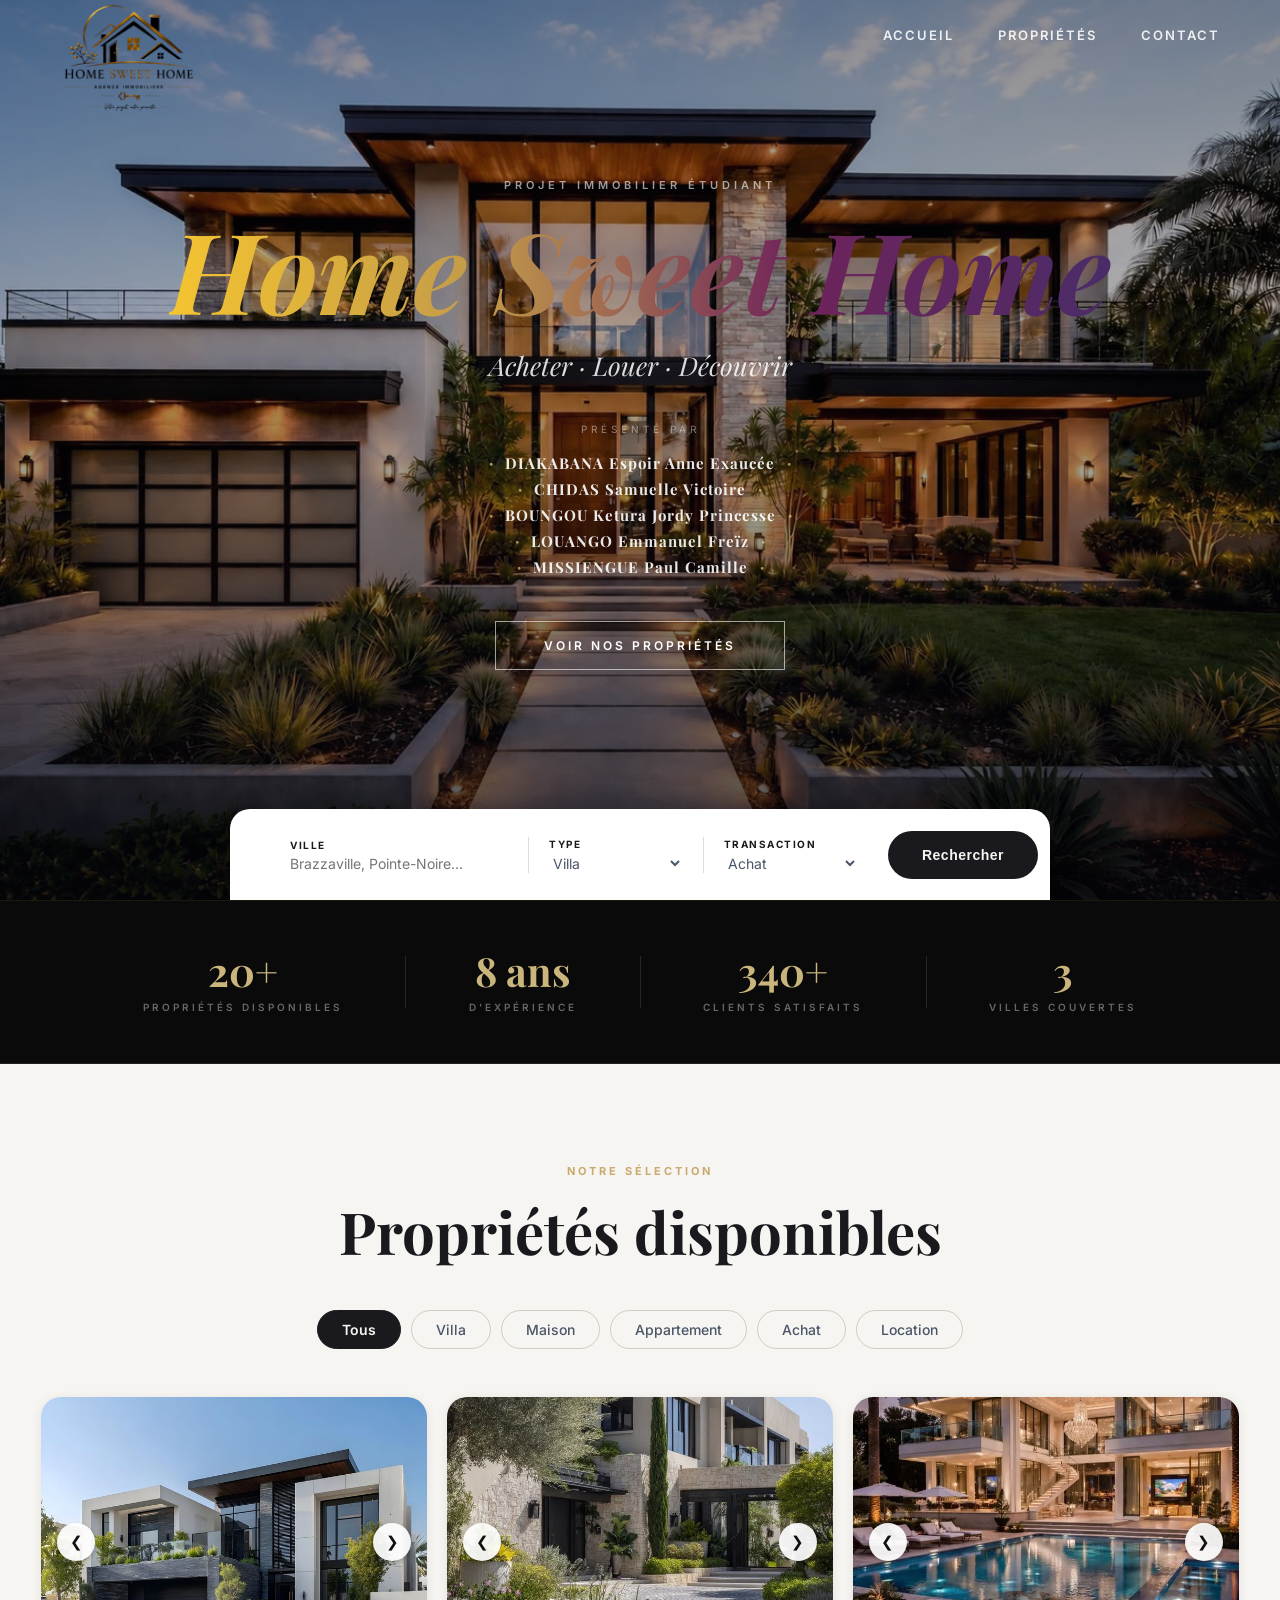
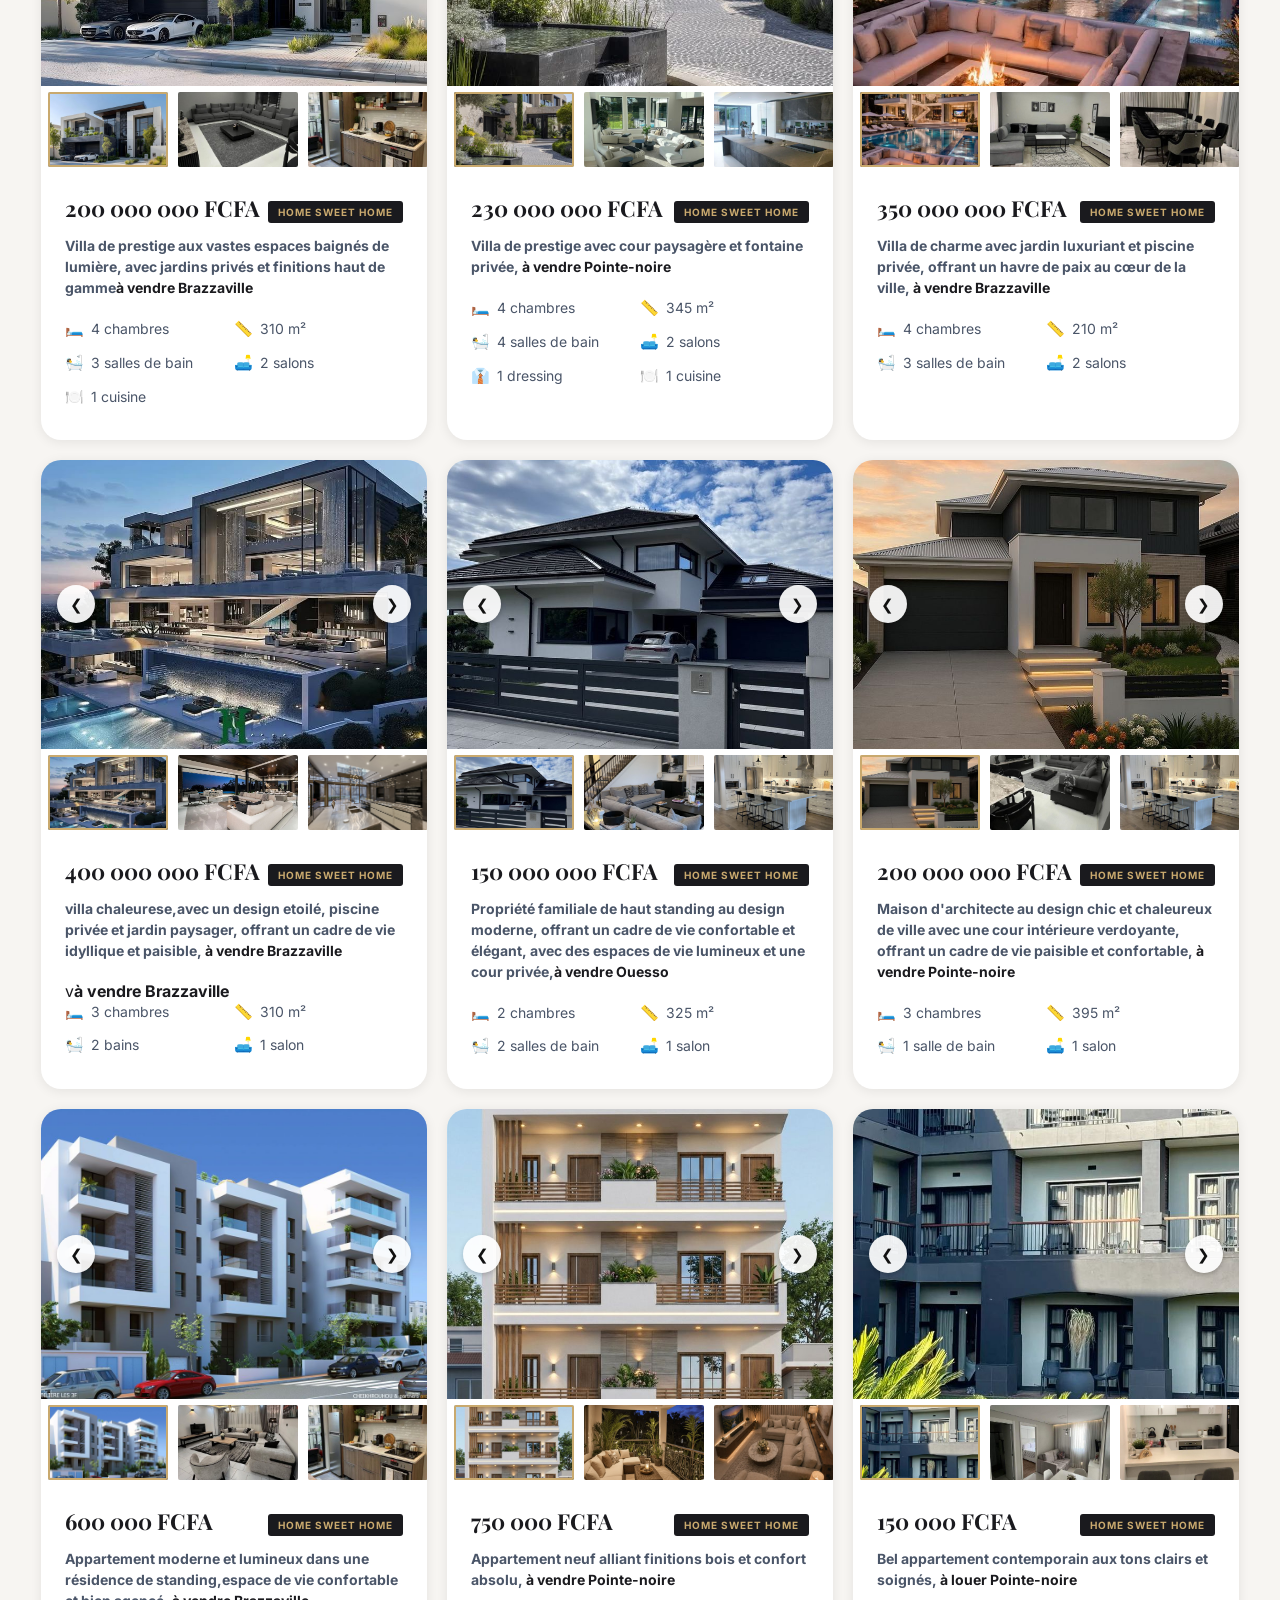
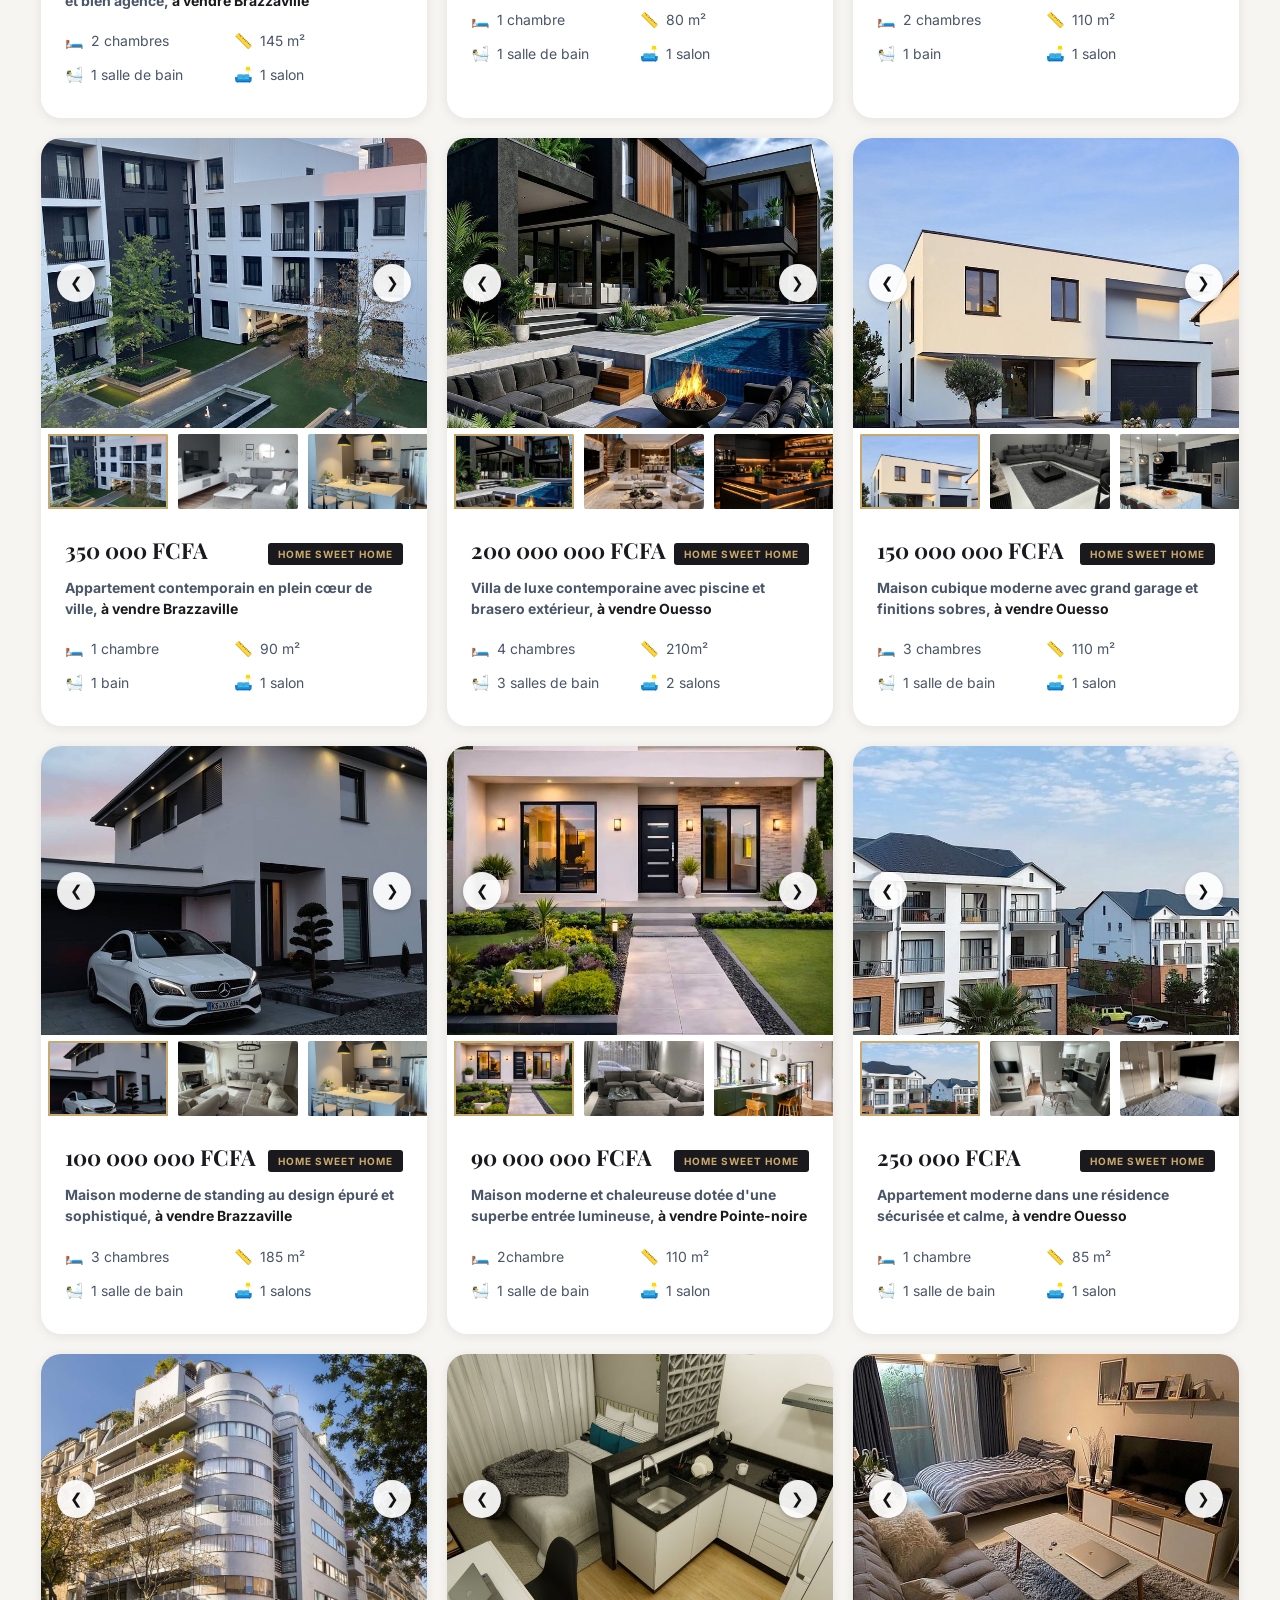
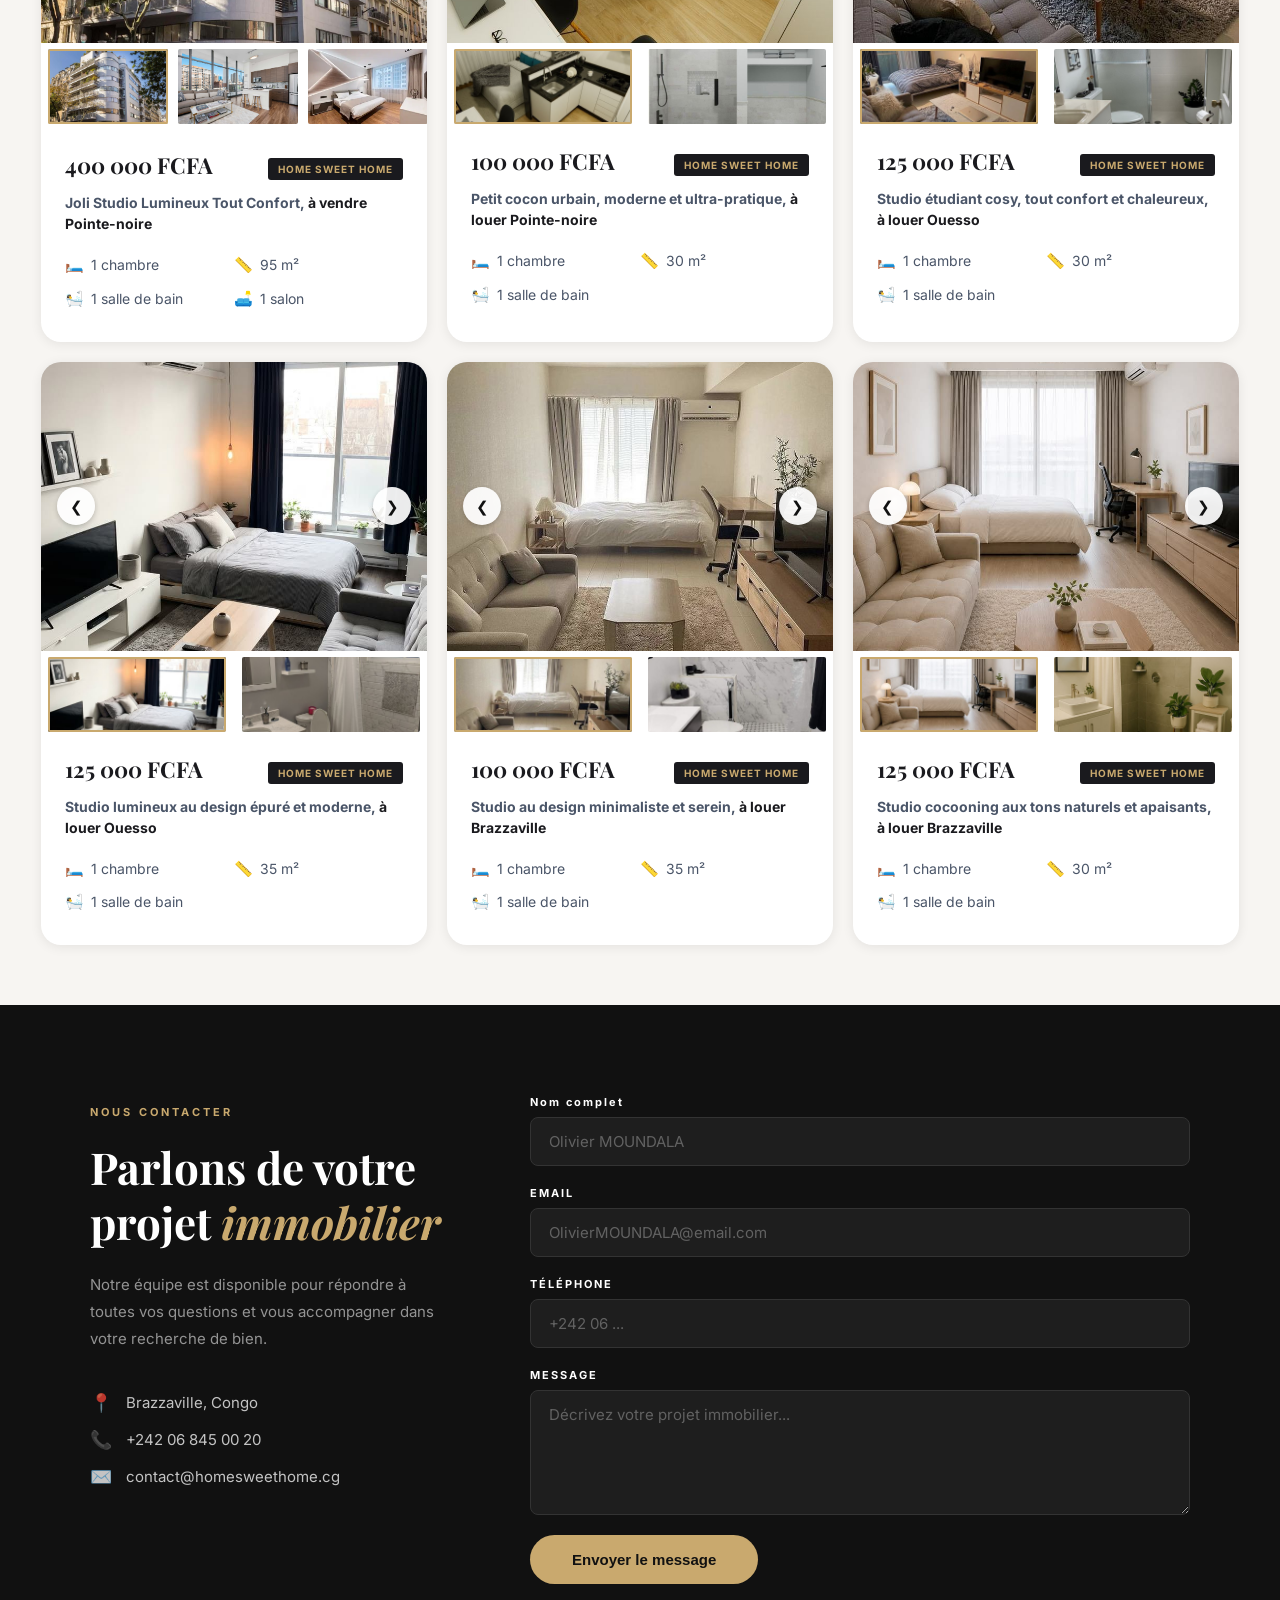
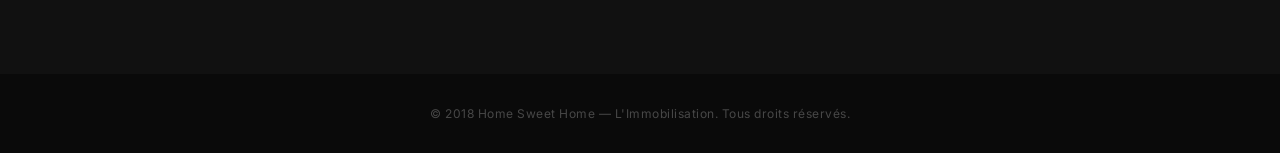
==== commit 82f74d67: "mis à jour2" ====
--- a/index.html
+++ b/index.html
@@ -999,17 +999,14 @@
         <div class="contact-right">
             <div class="form-row">
                 <div class="form-group">
-                    <label>PRÉNOM</label>
-                    <input type="text" placeholder="Votre prénom">
-                </div>
-                <div class="form-group">
-                    <label>NOM</label>
-                    <input type="text" placeholder="Votre nom">
-                </div>
+                    <label>Nom complet</label>
+                    <input type="text" placeholder="Olivier MOUNDALA">
+                </div>
+            
             </div>
             <div class="form-group">
                 <label>EMAIL</label>
-                <input type="email" placeholder="votre@email.com">
+                <input type="email" placeholder="OlivierMOUNDALA@email.com">
             </div>
             <div class="form-group">
                 <label>TÉLÉPHONE</label>
--- a/style.css
+++ b/style.css
@@ -743,3 +743,129 @@
     color: rgba(255,255,255,0.25);
     letter-spacing: 0.5px;
 }
+
+
+/* ==========================================================================
+   RESPONSIVE — Mobile & Tablette
+   ========================================================================== */
+
+/* TABLETTE — max 1024px */
+@media (max-width: 1024px) {
+    .navbar { padding: 20px 30px; }
+    .nav-logo { left: 30px; }
+    .nav-links { gap: 28px; }
+    .hero-content { padding: 20px 30px 160px; }
+    .search-bar { flex-wrap: wrap; gap: 10px; padding: 18px 20px; }
+    .search-field { flex: 1 1 auto; min-width: 120px; padding: 0 12px; }
+    .search-divider { display: none; }
+    .search-btn { width: 100%; margin-left: 0; margin-top: 8px; }
+    .stats-band { padding: 40px 30px; gap: 10px; }
+    .property-card { width: calc(50% - 10px); }
+    .contact-section { padding: 70px 40px; }
+    .contact-container { gap: 50px; }
+    .contact-left { flex: 0 0 280px; }
+}
+
+/* MOBILE — max 768px */
+@media (max-width: 768px) {
+
+    /* CORRECTION PRINCIPALE : navbar ne casse plus la mise en page */
+    .navbar {
+        position: relative;
+        display: flex;
+        flex-direction: column;
+        align-items: center;
+        padding: 16px 20px;
+        gap: 12px;
+        width: 100%;
+    }
+    .nav-logo {
+        position: static;
+        transform: none;
+        left: auto;
+    }
+    .logo-img { height: 70px; }
+    .nav-links {
+        margin-left: 0;
+        gap: 20px;
+        flex-wrap: wrap;
+        justify-content: center;
+    }
+    .nav-links a { font-size: 12px; letter-spacing: 1.5px; }
+
+    /* HERO */
+    .hero-content { padding: 20px 20px 200px; }
+    .hero-title { font-size: 2.5rem !important; }
+    .hero-tagline { font-size: 16px !important; }
+    .team-name { font-size: 12px; }
+    .hero-btn { padding: 14px 32px; font-size: 11px; }
+
+    /* SEARCH BAR */
+    .search-bar-wrap { padding: 0 12px; }
+    .search-bar {
+        flex-direction: column;
+        align-items: stretch;
+        padding: 16px;
+        gap: 12px;
+        border-radius: 14px 14px 0 0;
+    }
+    .search-field { padding: 0; }
+    .search-btn { margin-left: 0; margin-top: 0; width: 100%; }
+
+    /* STATS */
+    .stats-band {
+        display: grid;
+        grid-template-columns: 1fr 1fr;
+        padding: 36px 20px;
+        gap: 24px;
+    }
+    .stat-divider { display: none; }
+    .stat-number { font-size: 30px; }
+
+    /* CARTES */
+    .properties-section { padding: 70px 16px 40px; }
+    .property-card { width: 100%; max-width: 100%; min-width: unset; }
+    .property-feed { gap: 16px; }
+
+    /* CONTACT */
+    .contact-section { padding: 60px 20px; }
+    .contact-container { flex-direction: column; gap: 40px; }
+    .contact-left { flex: none; width: 100%; }
+    .form-row { flex-direction: column; gap: 20px; }
+    .submit-btn { align-self: stretch; text-align: center; }
+
+    /* FOOTER */
+    .footer { padding: 24px 16px; font-size: 11px; }
+}
+
+/* PETIT MOBILE — max 480px */
+@media (max-width: 480px) {
+
+    .navbar { padding: 14px 16px; }
+    .logo-img { height: 55px; }
+    .nav-links { gap: 14px; }
+    .nav-links a { font-size: 11px; letter-spacing: 1px; }
+
+    .hero-content { padding: 16px 16px 220px; }
+    .hero-title { font-size: 1.9rem !important; }
+    .hero-label { font-size: 10px; letter-spacing: 2px; }
+    .team-name { font-size: 11px; }
+
+    .search-bar { padding: 14px 12px; gap: 10px; }
+    .search-field label { font-size: 9px; }
+    .search-field input, .search-field select { font-size: 13px; }
+
+    .stats-band { grid-template-columns: 1fr; padding: 30px 16px; gap: 20px; }
+    .stat-number { font-size: 26px; }
+    .stat-label { font-size: 9px; letter-spacing: 2px; }
+
+    .properties-section { padding: 50px 12px 30px; }
+    .filter-pill { padding: 8px 16px; font-size: 12px; }
+    .thumbnails-container.two-photos .thumb { height: 60px !important; }
+
+    .contact-section { padding: 50px 16px; }
+    .contact-title { font-size: 26px !important; }
+    .contact-desc { font-size: 14px; }
+    .form-group input, .form-group textarea { font-size: 14px; padding: 12px 14px; }
+    .submit-btn { font-size: 14px; padding: 14px 32px; }
+}
